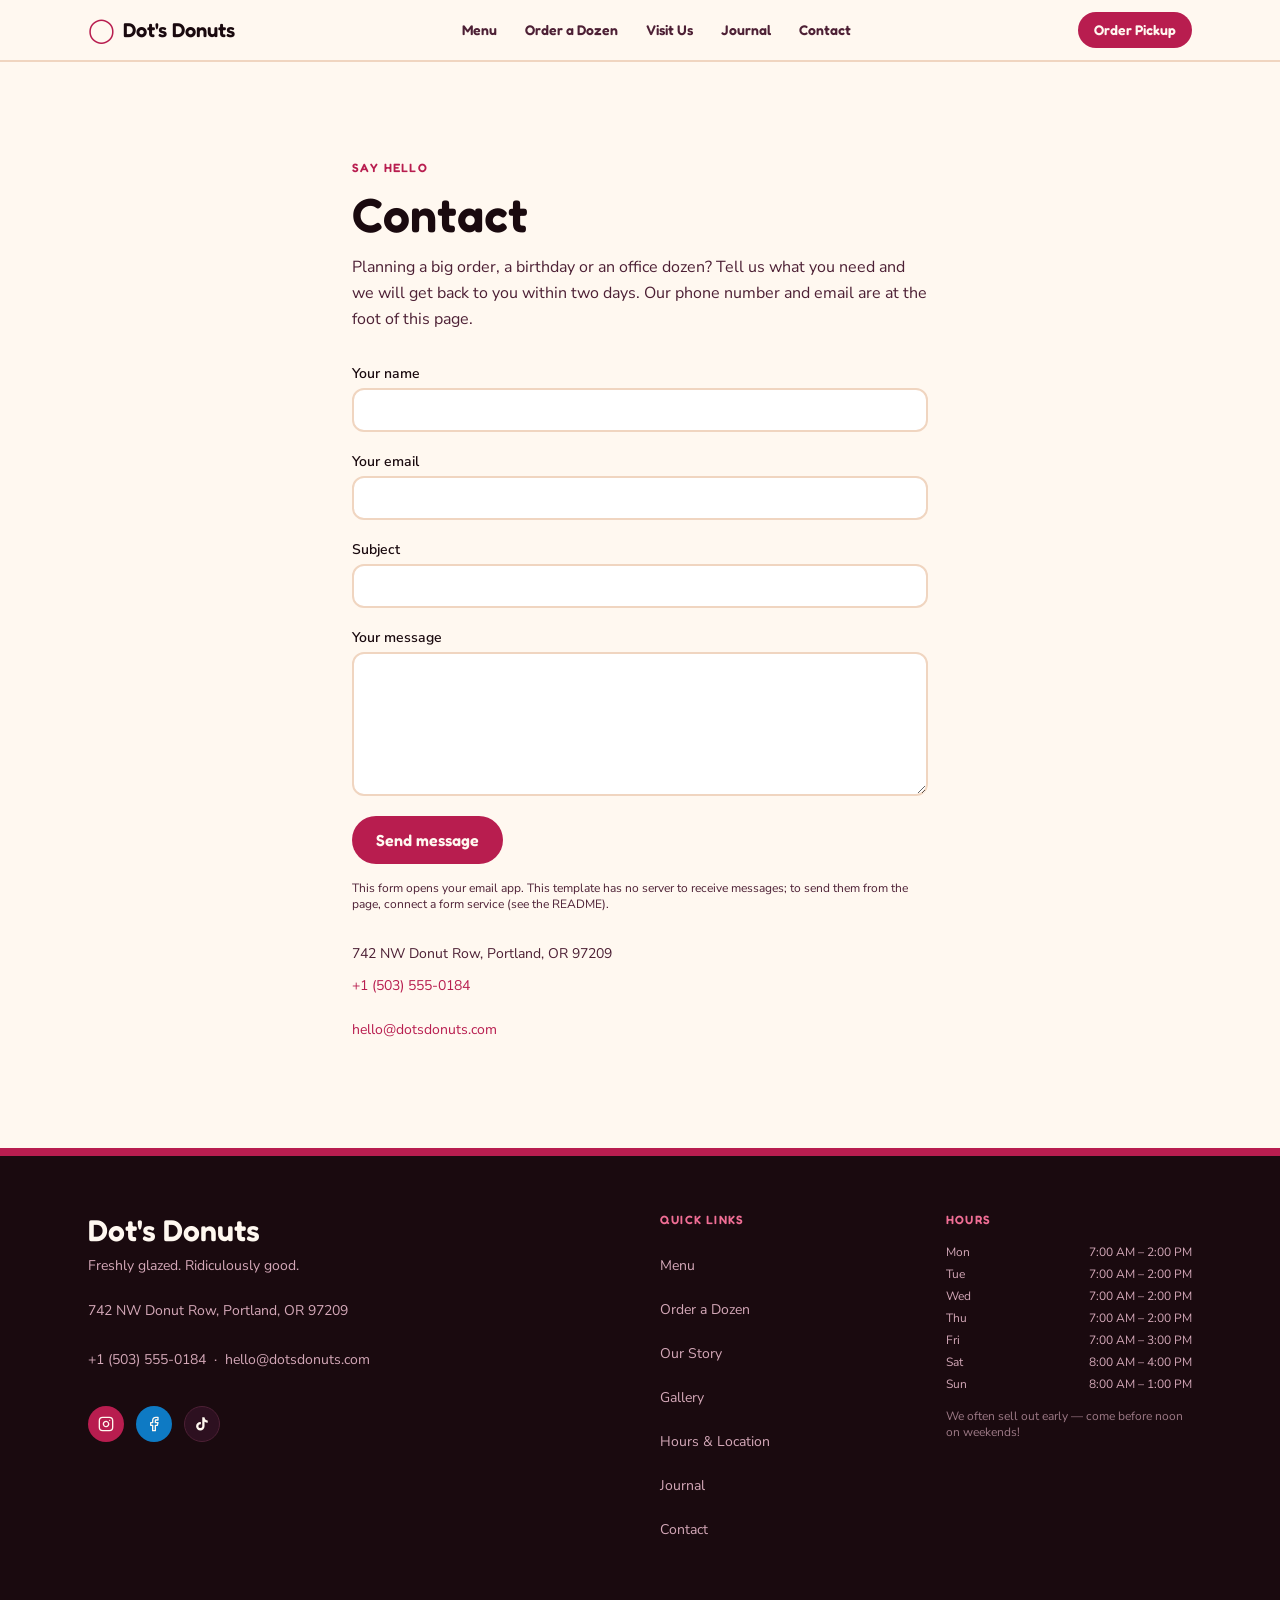
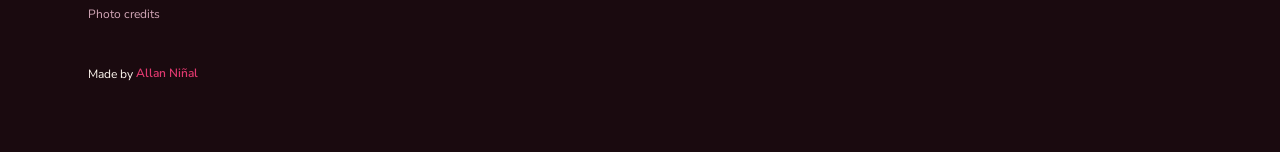
==== contact/index.html @ 84da4a9f "Sprinkle Box HTML edition 1.0.0 Co-Authored-By: Claude Sonnet 5.5 <noreply@anthropic.com> Claude-Ses" ====
<!DOCTYPE html><html lang="en" class="scroll-smooth"> <head><meta charset="utf-8"><meta name="viewport" content="width=device-width, initial-scale=1, viewport-fit=cover"><meta name="theme-color" content="#FFF8F0"><title>Contact — Dot&#39;s Donuts</title><meta name="description" content="Write to Dot's Donuts: orders, big boxes and opening hours."><link rel="canonical" href="https://example.com/contact/"><meta name="robots" content="index, follow"><meta name="author" content="Dot's Donuts"><!-- Open Graph --><meta property="og:title" content="Contact — Dot's Donuts"><meta property="og:description" content="Write to Dot's Donuts: orders, big boxes and opening hours."><meta property="og:url" content="https://example.com/contact/"><meta property="og:type" content="restaurant.cafe"><meta property="og:site_name" content="Dot's Donuts"><meta property="og:locale" content="en_US"><meta property="og:image" content="https://example.com/og-image.png"><meta property="og:image:type" content="image/png"><meta property="og:image:width" content="1200"><meta property="og:image:height" content="630"><meta property="og:image:alt" content="Dot's Donuts — Portland's Favourite Donut Shop"><!-- Twitter / X --><meta name="twitter:card" content="summary_large_image"><meta name="twitter:site" content="@example"><meta name="twitter:creator" content="@example"><meta name="twitter:title" content="Contact — Dot's Donuts"><meta name="twitter:description" content="Write to Dot's Donuts: orders, big boxes and opening hours."><meta name="twitter:image" content="https://example.com/og-image.png"><link rel="icon" href="../favicon.svg" type="image/svg+xml"><link rel="apple-touch-icon" href="../favicon.svg"><script type="application/ld+json">{"@context":"https://schema.org","@type":"BreadcrumbList","itemListElement":[{"@type":"ListItem","position":1,"name":"Home","item":"https://example.com/"},{"@type":"ListItem","position":2,"name":"Contact","item":"https://example.com/contact/"}]}</script><link rel="stylesheet" href="../assets/index.C0Z41zCP.css">
<style>.field[data-astro-cid-ahc3q4vw]{width:100%;min-height:44px;padding:.6rem .75rem;font:inherit;background:#fff;color:var(--color-text);border:2px solid var(--color-border);border-radius:.75rem}.field[data-astro-cid-ahc3q4vw]:focus-visible{outline:2px solid var(--color-accent);outline-offset:2px}
</style></head> <body class="min-h-screen flex flex-col antialiased"> <a href="#main-content" class="sr-only focus:not-sr-only focus:fixed focus:top-4 focus:left-4 focus:z-[100] btn-primary">
Skip to main content
</a> <header class="sticky top-0 z-50 w-full" style="background-color: var(--color-bg); border-bottom: 2px solid var(--color-border);" data-astro-cid-ctg3m53h> <div class="container-x" data-astro-cid-ctg3m53h> <div class="flex items-center justify-between py-3 gap-4" data-astro-cid-ctg3m53h> <!-- Logo / wordmark --> <a href="../index.html" class="flex items-center gap-2 flex-shrink-0" aria-label="Dot's Donuts — home" data-astro-cid-ctg3m53h> <span aria-hidden="true" class="text-2xl leading-none" style="font-family: 'Fredoka', sans-serif;" data-astro-cid-ctg3m53h> <span style="color: var(--color-accent);" data-astro-cid-ctg3m53h>&#9711;</span> </span> <span class="text-xl font-semibold leading-none" style="font-family: 'Fredoka', sans-serif; color: var(--color-text);" data-astro-cid-ctg3m53h> Dot&#39;s Donuts </span> </a> <!-- Desktop nav --> <nav aria-label="Main navigation" class="hidden lg:flex items-center gap-1" data-astro-cid-ctg3m53h> <a href="../menu/index.html" class="px-3 py-2 rounded-full text-sm font-semibold transition-colors hover:bg-[color:var(--color-accent-pale)] hover:text-[color:var(--color-accent-dark)]" style="color: var(--color-text-muted); font-family: 'Fredoka', sans-serif;" data-astro-cid-ctg3m53h> Menu </a><a href="../index.html#order" class="px-3 py-2 rounded-full text-sm font-semibold transition-colors hover:bg-[color:var(--color-accent-pale)] hover:text-[color:var(--color-accent-dark)]" style="color: var(--color-text-muted); font-family: 'Fredoka', sans-serif;" data-astro-cid-ctg3m53h> Order a Dozen </a><a href="../index.html#hours" class="px-3 py-2 rounded-full text-sm font-semibold transition-colors hover:bg-[color:var(--color-accent-pale)] hover:text-[color:var(--color-accent-dark)]" style="color: var(--color-text-muted); font-family: 'Fredoka', sans-serif;" data-astro-cid-ctg3m53h> Visit Us </a><a href="../journal/index.html" class="px-3 py-2 rounded-full text-sm font-semibold transition-colors hover:bg-[color:var(--color-accent-pale)] hover:text-[color:var(--color-accent-dark)]" style="color: var(--color-text-muted); font-family: 'Fredoka', sans-serif;" data-astro-cid-ctg3m53h> Journal </a><a href="./index.html" class="px-3 py-2 rounded-full text-sm font-semibold transition-colors hover:bg-[color:var(--color-accent-pale)] hover:text-[color:var(--color-accent-dark)]" style="color: var(--color-text-muted); font-family: 'Fredoka', sans-serif;" data-astro-cid-ctg3m53h> Contact </a> </nav> <!-- Order CTA (desktop) --> <a href="../index.html#order" class="btn-primary hidden lg:inline-flex text-sm py-2 px-4" data-astro-cid-ctg3m53h>
Order Pickup
</a> <!-- Phone: menu and order button (no JavaScript) --> <div class="lg:hidden flex items-center gap-2" data-astro-cid-ctg3m53h> <details class="mobile-menu" data-astro-cid-ctg3m53h> <summary aria-label="Menu" data-astro-cid-ctg3m53h>Menu</summary> <nav aria-label="Mobile navigation" data-astro-cid-ctg3m53h> <a href="../menu/index.html" data-astro-cid-ctg3m53h>Menu</a><a href="../index.html#order" data-astro-cid-ctg3m53h>Order a Dozen</a><a href="../index.html#hours" data-astro-cid-ctg3m53h>Visit Us</a><a href="../journal/index.html" data-astro-cid-ctg3m53h>Journal</a><a href="./index.html" data-astro-cid-ctg3m53h>Contact</a> </nav> </details> <a href="../index.html#order" class="btn-primary text-sm whitespace-nowrap" style="min-height: 44px; padding: 0.5rem 1rem;" data-astro-cid-ctg3m53h>Order Pickup</a> </div> </div> </div> </header>  <main id="main-content" class="flex-1">  <section class="container-x section-py" aria-labelledby="contact-heading" data-astro-cid-ahc3q4vw> <div class="max-w-xl mx-auto" data-astro-cid-ahc3q4vw> <p class="label-eyebrow mb-3" data-astro-cid-ahc3q4vw>Say hello</p> <h1 id="contact-heading" class="font-display text-4xl md:text-5xl font-semibold" style="color: var(--color-text);" data-astro-cid-ahc3q4vw>Contact</h1> <p class="mt-4 text-base leading-relaxed" style="color: var(--color-text-muted);" data-astro-cid-ahc3q4vw>Planning a big order, a birthday or an office dozen? Tell us what you need and we will get back to you within two days. Our phone number and email are at the foot of this page.</p> <!--
        No back end. This form opens the visitor's email app, addressed to the
        address below. To send messages from the page itself, point `action` at a
        form service (Formspree, Formspark, Web3Forms, Netlify Forms...), remove
        enctype, and set method="post" as that service describes.
      --> <form action="mailto:hello@dotsdonuts.com" method="post" enctype="text/plain" class="mt-8 grid gap-5" data-astro-cid-ahc3q4vw> <label class="grid gap-1 text-sm font-semibold" style="color: var(--color-text);" data-astro-cid-ahc3q4vw>Your name
<input type="text" name="name" required autocomplete="name" class="field" data-astro-cid-ahc3q4vw> </label> <label class="grid gap-1 text-sm font-semibold" style="color: var(--color-text);" data-astro-cid-ahc3q4vw>Your email
<input type="email" name="email" required autocomplete="email" class="field" data-astro-cid-ahc3q4vw> </label> <label class="grid gap-1 text-sm font-semibold" style="color: var(--color-text);" data-astro-cid-ahc3q4vw>Subject
<input type="text" name="subject" class="field" data-astro-cid-ahc3q4vw> </label> <label class="grid gap-1 text-sm font-semibold" style="color: var(--color-text);" data-astro-cid-ahc3q4vw>Your message
<textarea name="message" rows="6" required class="field" data-astro-cid-ahc3q4vw></textarea> </label> <div data-astro-cid-ahc3q4vw><button type="submit" class="btn-primary" data-astro-cid-ahc3q4vw>Send message</button></div> </form> <p class="mt-4 text-xs" style="color: var(--color-text-muted);" data-astro-cid-ahc3q4vw>
This form opens your email app. This template has no server to receive messages; to send them from the page, connect a form service (see the README).
</p> <address class="not-italic mt-8 text-sm" style="color: var(--color-text-muted);" data-astro-cid-ahc3q4vw> 742 NW Donut Row, Portland, OR 97209<br data-astro-cid-ahc3q4vw> <a href="tel:+15035550184" style="color: var(--color-accent); display: inline-block; padding: 0.75rem 0;" data-astro-cid-ahc3q4vw>+1 (503) 555-0184</a><br data-astro-cid-ahc3q4vw> <a href="mailto:hello@dotsdonuts.com" style="color: var(--color-accent); display: inline-block; padding: 0.75rem 0;" data-astro-cid-ahc3q4vw>hello@dotsdonuts.com</a> </address> </div> </section>  </main> <footer style="background-color: var(--color-dark-bg); color: var(--color-dark-text);" data-astro-cid-gcn2mc3v> <!-- Sprinkle divider --> <div aria-hidden="true" class="w-full overflow-hidden" style="background-color: var(--color-accent); height: 8px;" data-astro-cid-gcn2mc3v></div> <div class="container-x py-14" data-astro-cid-gcn2mc3v> <div class="grid grid-cols-1 gap-10 md:grid-cols-3 lg:grid-cols-4" data-astro-cid-gcn2mc3v> <!-- Brand --> <div class="lg:col-span-2" data-astro-cid-gcn2mc3v> <p class="text-3xl font-semibold mb-2" style="font-family: 'Fredoka', sans-serif; color: var(--color-dark-text);" data-astro-cid-gcn2mc3v> Dot&#39;s Donuts </p> <p class="text-sm mb-6" style="color: var(--color-dark-muted);" data-astro-cid-gcn2mc3v>Freshly glazed. Ridiculously good.</p> <p class="text-sm leading-relaxed mb-4" style="color: var(--color-dark-muted);" data-astro-cid-gcn2mc3v> 742 NW Donut Row, Portland, OR 97209 </p> <p class="text-sm" style="color: var(--color-dark-muted);" data-astro-cid-gcn2mc3v> <a href="tel:+1(503)555-0184" class="hover:text-white transition-colors" style="display: inline-flex; align-items: center; min-height: 44px;" data-astro-cid-gcn2mc3v> +1 (503) 555-0184 </a>
&nbsp;&middot;&nbsp;
<a href="mailto:hello@dotsdonuts.com" class="hover:text-white transition-colors" style="display: inline-flex; align-items: center; min-height: 44px;" data-astro-cid-gcn2mc3v> hello@dotsdonuts.com </a> </p> <!-- Social --> <div class="flex gap-3 mt-6" data-astro-cid-gcn2mc3v> <a href="https://instagram.com/dotsdonuts" target="_blank" rel="noopener noreferrer" aria-label="Dot's Donuts on Instagram" class="flex items-center justify-center w-9 h-9 rounded-full transition-colors hover:opacity-80" style="background-color: var(--color-accent); color: #FFF8F0;" data-astro-cid-gcn2mc3v> <svg xmlns="http://www.w3.org/2000/svg" width="16" height="16" viewBox="0 0 24 24" fill="none" stroke="currentColor" stroke-width="2" stroke-linecap="round" stroke-linejoin="round" aria-hidden="true" data-astro-cid-gcn2mc3v> <rect x="2" y="2" width="20" height="20" rx="5" ry="5" data-astro-cid-gcn2mc3v></rect><path d="M16 11.37A4 4 0 1 1 12.63 8 4 4 0 0 1 16 11.37z" data-astro-cid-gcn2mc3v></path><line x1="17.5" y1="6.5" x2="17.51" y2="6.5" data-astro-cid-gcn2mc3v></line> </svg> </a> <a href="https://facebook.com/dotsdonuts" target="_blank" rel="noopener noreferrer" aria-label="Dot's Donuts on Facebook" class="flex items-center justify-center w-9 h-9 rounded-full transition-colors hover:opacity-80" style="background-color: var(--color-sky); color: #FFF8F0;" data-astro-cid-gcn2mc3v> <svg xmlns="http://www.w3.org/2000/svg" width="16" height="16" viewBox="0 0 24 24" fill="none" stroke="currentColor" stroke-width="2" stroke-linecap="round" stroke-linejoin="round" aria-hidden="true" data-astro-cid-gcn2mc3v> <path d="M18 2h-3a5 5 0 0 0-5 5v3H7v4h3v8h4v-8h3l1-4h-4V7a1 1 0 0 1 1-1h3z" data-astro-cid-gcn2mc3v></path> </svg> </a> <a href="https://tiktok.com/@dotsdonuts" target="_blank" rel="noopener noreferrer" aria-label="Dot's Donuts on TikTok" class="flex items-center justify-center w-9 h-9 rounded-full transition-colors hover:opacity-80" style="background-color: var(--color-dark-surface); color: var(--color-dark-text); border: 1px solid var(--color-dark-border);" data-astro-cid-gcn2mc3v> <svg xmlns="http://www.w3.org/2000/svg" width="16" height="16" viewBox="0 0 24 24" fill="currentColor" aria-hidden="true" data-astro-cid-gcn2mc3v> <path d="M19.59 6.69a4.83 4.83 0 0 1-3.77-4.25V2h-3.45v13.67a2.89 2.89 0 0 1-2.88 2.5 2.89 2.89 0 0 1-2.89-2.89 2.89 2.89 0 0 1 2.89-2.89c.28 0 .54.04.79.1V9.01a6.37 6.37 0 0 0-.79-.05 6.34 6.34 0 0 0-6.34 6.34 6.34 6.34 0 0 0 6.34 6.34 6.34 6.34 0 0 0 6.33-6.34V8.69a8.18 8.18 0 0 0 4.79 1.54V6.77a4.84 4.84 0 0 1-1.02-.08z" data-astro-cid-gcn2mc3v></path> </svg> </a> </div> </div> <!-- Quick links --> <div data-astro-cid-gcn2mc3v> <p class="text-xs font-semibold uppercase tracking-widest mb-4" style="color: #F06E95; font-family: 'Fredoka', sans-serif;" data-astro-cid-gcn2mc3v>
Quick Links
</p> <nav aria-label="Footer navigation" data-astro-cid-gcn2mc3v> <ul data-astro-cid-gcn2mc3v> <li data-astro-cid-gcn2mc3v> <a href="../menu/index.html" class="text-sm transition-colors hover:text-white" style="color: var(--color-dark-muted); min-height: 44px; display: inline-flex; align-items: center;" data-astro-cid-gcn2mc3v> Menu </a> </li><li data-astro-cid-gcn2mc3v> <a href="../index.html#order" class="text-sm transition-colors hover:text-white" style="color: var(--color-dark-muted); min-height: 44px; display: inline-flex; align-items: center;" data-astro-cid-gcn2mc3v> Order a Dozen </a> </li><li data-astro-cid-gcn2mc3v> <a href="../index.html#story" class="text-sm transition-colors hover:text-white" style="color: var(--color-dark-muted); min-height: 44px; display: inline-flex; align-items: center;" data-astro-cid-gcn2mc3v> Our Story </a> </li><li data-astro-cid-gcn2mc3v> <a href="../index.html#gallery" class="text-sm transition-colors hover:text-white" style="color: var(--color-dark-muted); min-height: 44px; display: inline-flex; align-items: center;" data-astro-cid-gcn2mc3v> Gallery </a> </li><li data-astro-cid-gcn2mc3v> <a href="../index.html#hours" class="text-sm transition-colors hover:text-white" style="color: var(--color-dark-muted); min-height: 44px; display: inline-flex; align-items: center;" data-astro-cid-gcn2mc3v> Hours &amp; Location </a> </li><li data-astro-cid-gcn2mc3v> <a href="../journal/index.html" class="text-sm transition-colors hover:text-white" style="color: var(--color-dark-muted); min-height: 44px; display: inline-flex; align-items: center;" data-astro-cid-gcn2mc3v> Journal </a> </li><li data-astro-cid-gcn2mc3v> <a href="./index.html" class="text-sm transition-colors hover:text-white" style="color: var(--color-dark-muted); min-height: 44px; display: inline-flex; align-items: center;" data-astro-cid-gcn2mc3v> Contact </a> </li> </ul> </nav> </div> <!-- Hours (abbreviated) --> <div data-astro-cid-gcn2mc3v> <p class="text-xs font-semibold uppercase tracking-widest mb-4" style="color: #F06E95; font-family: 'Fredoka', sans-serif;" data-astro-cid-gcn2mc3v>
Hours
</p> <ul class="space-y-1.5 text-sm" style="color: var(--color-dark-muted);" data-astro-cid-gcn2mc3v> <li class="flex justify-between gap-4" data-astro-cid-gcn2mc3v> <span class="text-xs" data-astro-cid-gcn2mc3v>Mon</span> <span class="text-xs" data-astro-cid-gcn2mc3v>7:00 AM – 2:00 PM</span> </li><li class="flex justify-between gap-4" data-astro-cid-gcn2mc3v> <span class="text-xs" data-astro-cid-gcn2mc3v>Tue</span> <span class="text-xs" data-astro-cid-gcn2mc3v>7:00 AM – 2:00 PM</span> </li><li class="flex justify-between gap-4" data-astro-cid-gcn2mc3v> <span class="text-xs" data-astro-cid-gcn2mc3v>Wed</span> <span class="text-xs" data-astro-cid-gcn2mc3v>7:00 AM – 2:00 PM</span> </li><li class="flex justify-between gap-4" data-astro-cid-gcn2mc3v> <span class="text-xs" data-astro-cid-gcn2mc3v>Thu</span> <span class="text-xs" data-astro-cid-gcn2mc3v>7:00 AM – 2:00 PM</span> </li><li class="flex justify-between gap-4" data-astro-cid-gcn2mc3v> <span class="text-xs" data-astro-cid-gcn2mc3v>Fri</span> <span class="text-xs" data-astro-cid-gcn2mc3v>7:00 AM – 3:00 PM</span> </li><li class="flex justify-between gap-4" data-astro-cid-gcn2mc3v> <span class="text-xs" data-astro-cid-gcn2mc3v>Sat</span> <span class="text-xs" data-astro-cid-gcn2mc3v>8:00 AM – 4:00 PM</span> </li><li class="flex justify-between gap-4" data-astro-cid-gcn2mc3v> <span class="text-xs" data-astro-cid-gcn2mc3v>Sun</span> <span class="text-xs" data-astro-cid-gcn2mc3v>8:00 AM – 1:00 PM</span> </li> </ul> <p class="mt-4 text-xs" style="color: var(--color-dark-muted); opacity: 0.7;" data-astro-cid-gcn2mc3v>
We often sell out early — come before noon on weekends!
</p> </div> </div> <!-- Photo credits. Required while you use the demo photos (Unsplash asks for
         the photographer and a link). Delete this whole <details> block once you
         have replaced the photos with your own. --> <details class="mt-10 text-xs" style="color: var(--color-dark-muted);" data-photo-credits data-astro-cid-gcn2mc3v> <summary style="cursor: pointer; min-height: 44px; display: flex; align-items: center;" data-astro-cid-gcn2mc3v>Photo credits</summary> <p class="mt-2" data-astro-cid-gcn2mc3v>
Demo photographs from <a href="https://unsplash.com/?utm_source=allanninal_dev&utm_medium=referral" style="color: var(--color-dark-text); text-decoration: underline;" data-astro-cid-gcn2mc3v>Unsplash</a>. Replace them, and these credits, with your own before launch.
</p> <ul class="mt-2 space-y-1" data-astro-cid-gcn2mc3v> <li data-astro-cid-gcn2mc3v>Donut shop hero: Photo by <a href="https://unsplash.com/@sharonmccutcheon?utm_source=allanninal_dev&utm_medium=referral" style="color: var(--color-dark-text); text-decoration: underline;" data-astro-cid-gcn2mc3v>Alexander Grey</a> on <a href="https://unsplash.com/photos/s4RaGIo2eYI?utm_source=allanninal_dev&utm_medium=referral" style="color: var(--color-dark-text); text-decoration: underline;" data-astro-cid-gcn2mc3v>Unsplash</a></li><li data-astro-cid-gcn2mc3v>Strawberry Sprinkle batch: Photo by <a href="https://unsplash.com/@joshua_hoehne?utm_source=allanninal_dev&utm_medium=referral" style="color: var(--color-dark-text); text-decoration: underline;" data-astro-cid-gcn2mc3v>Joshua Hoehne</a> on <a href="https://unsplash.com/photos/mX1gzyP8N1k?utm_source=allanninal_dev&utm_medium=referral" style="color: var(--color-dark-text); text-decoration: underline;" data-astro-cid-gcn2mc3v>Unsplash</a></li><li data-astro-cid-gcn2mc3v>Maple Bacon Twist: Photo by <a href="https://unsplash.com/@jenandjoon?utm_source=allanninal_dev&utm_medium=referral" style="color: var(--color-dark-text); text-decoration: underline;" data-astro-cid-gcn2mc3v>Jennifer Burk</a> on <a href="https://unsplash.com/photos/qZDHDkn2koE?utm_source=allanninal_dev&utm_medium=referral" style="color: var(--color-dark-text); text-decoration: underline;" data-astro-cid-gcn2mc3v>Unsplash</a></li><li data-astro-cid-gcn2mc3v>Mixed Dozen: Photo by <a href="https://unsplash.com/@courtneymcook?utm_source=allanninal_dev&utm_medium=referral" style="color: var(--color-dark-text); text-decoration: underline;" data-astro-cid-gcn2mc3v>Courtney Cook</a> on <a href="https://unsplash.com/photos/CIKN2MfSp1Q?utm_source=allanninal_dev&utm_medium=referral" style="color: var(--color-dark-text); text-decoration: underline;" data-astro-cid-gcn2mc3v>Unsplash</a></li><li data-astro-cid-gcn2mc3v>Filling station: Photo by <a href="https://unsplash.com/@tommaomaoer?utm_source=allanninal_dev&utm_medium=referral" style="color: var(--color-dark-text); text-decoration: underline;" data-astro-cid-gcn2mc3v>tommao wang</a> on <a href="https://unsplash.com/photos/a6XeK8KVXto?utm_source=allanninal_dev&utm_medium=referral" style="color: var(--color-dark-text); text-decoration: underline;" data-astro-cid-gcn2mc3v>Unsplash</a></li><li data-astro-cid-gcn2mc3v>Matcha Coconut: Photo by <a href="https://unsplash.com/@yukprince?utm_source=allanninal_dev&utm_medium=referral" style="color: var(--color-dark-text); text-decoration: underline;" data-astro-cid-gcn2mc3v>yuk</a> on <a href="https://unsplash.com/photos/YkISwXx57X0?utm_source=allanninal_dev&utm_medium=referral" style="color: var(--color-dark-text); text-decoration: underline;" data-astro-cid-gcn2mc3v>Unsplash</a></li><li data-astro-cid-gcn2mc3v>742 NW Donut Row: Photo by <a href="https://unsplash.com/@htlin?utm_source=allanninal_dev&utm_medium=referral" style="color: var(--color-dark-text); text-decoration: underline;" data-astro-cid-gcn2mc3v>Harrison Lin</a> on <a href="https://unsplash.com/photos/YsSO56ZMkPk?utm_source=allanninal_dev&utm_medium=referral" style="color: var(--color-dark-text); text-decoration: underline;" data-astro-cid-gcn2mc3v>Unsplash</a></li> </ul> </details>  <p class="maker-credit" data-maker-credit="1" data-astro-cid-gcn2mc3v>Made by <a style="display: inline-flex; align-items: center; min-height: 44px;" href="https://www.linkedin.com/in/allanninal/" data-maker-credit="1" target="_blank" rel="noopener noreferrer" data-astro-cid-gcn2mc3v>Allan Ni&ntilde;al</a></p> </div> </footer>   </body></html>
---- assets/index.C0Z41zCP.css ----
@font-face{font-family:Fredoka;font-style:normal;font-display:swap;font-weight:400;src:url(./fredoka-hebrew-400-normal.CT3eDt6U.woff2) format("woff2"),url(./fredoka-hebrew-400-normal.S03uWvSu.woff) format("woff");unicode-range:U+0307-0308,U+0590-05FF,U+200C-2010,U+20AA,U+25CC,U+FB1D-FB4F}@font-face{font-family:Fredoka;font-style:normal;font-display:swap;font-weight:400;src:url([data-uri]) format("woff2"),url([data-uri]) format("woff");unicode-range:U+0100-02BA,U+02BD-02C5,U+02C7-02CC,U+02CE-02D7,U+02DD-02FF,U+0304,U+0308,U+0329,U+1D00-1DBF,U+1E00-1E9F,U+1EF2-1EFF,U+2020,U+20A0-20AB,U+20AD-20C0,U+2113,U+2C60-2C7F,U+A720-A7FF}@font-face{font-family:Fredoka;font-style:normal;font-display:swap;font-weight:400;src:url(./fredoka-latin-400-normal.17JuUzdy.woff2) format("woff2"),url(./fredoka-latin-400-normal.DbXSrOeS.woff) format("woff");unicode-range:U+0000-00FF,U+0131,U+0152-0153,U+02BB-02BC,U+02C6,U+02DA,U+02DC,U+0304,U+0308,U+0329,U+2000-206F,U+20AC,U+2122,U+2191,U+2193,U+2212,U+2215,U+FEFF,U+FFFD}@font-face{font-family:Fredoka;font-style:normal;font-display:swap;font-weight:500;src:url(./fredoka-hebrew-500-normal.DdMTjgiE.woff2) format("woff2"),url(./fredoka-hebrew-500-normal.BtShCMVp.woff) format("woff");unicode-range:U+0307-0308,U+0590-05FF,U+200C-2010,U+20AA,U+25CC,U+FB1D-FB4F}@font-face{font-family:Fredoka;font-style:normal;font-display:swap;font-weight:500;src:url([data-uri]) format("woff2"),url([data-uri]) format("woff");unicode-range:U+0100-02BA,U+02BD-02C5,U+02C7-02CC,U+02CE-02D7,U+02DD-02FF,U+0304,U+0308,U+0329,U+1D00-1DBF,U+1E00-1E9F,U+1EF2-1EFF,U+2020,U+20A0-20AB,U+20AD-20C0,U+2113,U+2C60-2C7F,U+A720-A7FF}@font-face{font-family:Fredoka;font-style:normal;font-display:swap;font-weight:500;src:url(./fredoka-latin-500-normal.B0JifZgm.woff2) format("woff2"),url(./fredoka-latin-500-normal.BL692wg7.woff) format("woff");unicode-range:U+0000-00FF,U+0131,U+0152-0153,U+02BB-02BC,U+02C6,U+02DA,U+02DC,U+0304,U+0308,U+0329,U+2000-206F,U+20AC,U+2122,U+2191,U+2193,U+2212,U+2215,U+FEFF,U+FFFD}@font-face{font-family:Fredoka;font-style:normal;font-display:swap;font-weight:600;src:url(./fredoka-hebrew-600-normal.CTBxhdlE.woff2) format("woff2"),url(./fredoka-hebrew-600-normal.BiVDObXj.woff) format("woff");unicode-range:U+0307-0308,U+0590-05FF,U+200C-2010,U+20AA,U+25CC,U+FB1D-FB4F}@font-face{font-family:Fredoka;font-style:normal;font-display:swap;font-weight:600;src:url([data-uri]) format("woff2"),url([data-uri]) format("woff");unicode-range:U+0100-02BA,U+02BD-02C5,U+02C7-02CC,U+02CE-02D7,U+02DD-02FF,U+0304,U+0308,U+0329,U+1D00-1DBF,U+1E00-1E9F,U+1EF2-1EFF,U+2020,U+20A0-20AB,U+20AD-20C0,U+2113,U+2C60-2C7F,U+A720-A7FF}@font-face{font-family:Fredoka;font-style:normal;font-display:swap;font-weight:600;src:url(./fredoka-latin-600-normal.C4zohCW5.woff2) format("woff2"),url(./fredoka-latin-600-normal.CcrEjrB4.woff) format("woff");unicode-range:U+0000-00FF,U+0131,U+0152-0153,U+02BB-02BC,U+02C6,U+02DA,U+02DC,U+0304,U+0308,U+0329,U+2000-206F,U+20AC,U+2122,U+2191,U+2193,U+2212,U+2215,U+FEFF,U+FFFD}@font-face{font-family:Nunito Sans;font-style:normal;font-display:swap;font-weight:400;src:url(./nunito-sans-cyrillic-ext-400-normal.El6lRT8b.woff2) format("woff2"),url(./nunito-sans-cyrillic-ext-400-normal.fk07B0hk.woff) format("woff");unicode-range:U+0460-052F,U+1C80-1C8A,U+20B4,U+2DE0-2DFF,U+A640-A69F,U+FE2E-FE2F}@font-face{font-family:Nunito Sans;font-style:normal;font-display:swap;font-weight:400;src:url(./nunito-sans-cyrillic-400-normal.DUb-KqT8.woff2) format("woff2"),url(./nunito-sans-cyrillic-400-normal.DDHmqnIJ.woff) format("woff");unicode-range:U+0301,U+0400-045F,U+0490-0491,U+04B0-04B1,U+2116}@font-face{font-family:Nunito Sans;font-style:normal;font-display:swap;font-weight:400;src:url(./nunito-sans-vietnamese-400-normal.V2dSmW1H.woff2) format("woff2"),url(./nunito-sans-vietnamese-400-normal.D5dwM7ZL.woff) format("woff");unicode-range:U+0102-0103,U+0110-0111,U+0128-0129,U+0168-0169,U+01A0-01A1,U+01AF-01B0,U+0300-0301,U+0303-0304,U+0308-0309,U+0323,U+0329,U+1EA0-1EF9,U+20AB}@font-face{font-family:Nunito Sans;font-style:normal;font-display:swap;font-weight:400;src:url(./nunito-sans-latin-ext-400-normal.BoHsJHPR.woff2) format("woff2"),url(./nunito-sans-latin-ext-400-normal.CHwj-NZB.woff) format("woff");unicode-range:U+0100-02BA,U+02BD-02C5,U+02C7-02CC,U+02CE-02D7,U+02DD-02FF,U+0304,U+0308,U+0329,U+1D00-1DBF,U+1E00-1E9F,U+1EF2-1EFF,U+2020,U+20A0-20AB,U+20AD-20C0,U+2113,U+2C60-2C7F,U+A720-A7FF}@font-face{font-family:Nunito Sans;font-style:normal;font-display:swap;font-weight:400;src:url(./nunito-sans-latin-400-normal.AkRraKH2.woff2) format("woff2"),url(./nunito-sans-latin-400-normal.DY9yCUyQ.woff) format("woff");unicode-range:U+0000-00FF,U+0131,U+0152-0153,U+02BB-02BC,U+02C6,U+02DA,U+02DC,U+0304,U+0308,U+0329,U+2000-206F,U+20AC,U+2122,U+2191,U+2193,U+2212,U+2215,U+FEFF,U+FFFD}@font-face{font-family:Nunito Sans;font-style:normal;font-display:swap;font-weight:600;src:url(./nunito-sans-cyrillic-ext-600-normal.CVjnjZn6.woff2) format("woff2"),url(./nunito-sans-cyrillic-ext-600-normal.DZXkk6dX.woff) format("woff");unicode-range:U+0460-052F,U+1C80-1C8A,U+20B4,U+2DE0-2DFF,U+A640-A69F,U+FE2E-FE2F}@font-face{font-family:Nunito Sans;font-style:normal;font-display:swap;font-weight:600;src:url(./nunito-sans-cyrillic-600-normal.D4TuIAT6.woff2) format("woff2"),url(./nunito-sans-cyrillic-600-normal.CKMyzy87.woff) format("woff");unicode-range:U+0301,U+0400-045F,U+0490-0491,U+04B0-04B1,U+2116}@font-face{font-family:Nunito Sans;font-style:normal;font-display:swap;font-weight:600;src:url(./nunito-sans-vietnamese-600-normal.DD7cNabE.woff2) format("woff2"),url(./nunito-sans-vietnamese-600-normal.BW3IEr32.woff) format("woff");unicode-range:U+0102-0103,U+0110-0111,U+0128-0129,U+0168-0169,U+01A0-01A1,U+01AF-01B0,U+0300-0301,U+0303-0304,U+0308-0309,U+0323,U+0329,U+1EA0-1EF9,U+20AB}@font-face{font-family:Nunito Sans;font-style:normal;font-display:swap;font-weight:600;src:url(./nunito-sans-latin-ext-600-normal.nHO2odcJ.woff2) format("woff2"),url(./nunito-sans-latin-ext-600-normal.DEh-VjuY.woff) format("woff");unicode-range:U+0100-02BA,U+02BD-02C5,U+02C7-02CC,U+02CE-02D7,U+02DD-02FF,U+0304,U+0308,U+0329,U+1D00-1DBF,U+1E00-1E9F,U+1EF2-1EFF,U+2020,U+20A0-20AB,U+20AD-20C0,U+2113,U+2C60-2C7F,U+A720-A7FF}@font-face{font-family:Nunito Sans;font-style:normal;font-display:swap;font-weight:600;src:url(./nunito-sans-latin-600-normal.BtVRvDNj.woff2) format("woff2"),url(./nunito-sans-latin-600-normal.DLks-Kj1.woff) format("woff");unicode-range:U+0000-00FF,U+0131,U+0152-0153,U+02BB-02BC,U+02C6,U+02DA,U+02DC,U+0304,U+0308,U+0329,U+2000-206F,U+20AC,U+2122,U+2191,U+2193,U+2212,U+2215,U+FEFF,U+FFFD}@font-face{font-family:Nunito Sans;font-style:normal;font-display:swap;font-weight:700;src:url(./nunito-sans-cyrillic-ext-700-normal.GO46tfsI.woff2) format("woff2"),url(./nunito-sans-cyrillic-ext-700-normal.Cqve7k0J.woff) format("woff");unicode-range:U+0460-052F,U+1C80-1C8A,U+20B4,U+2DE0-2DFF,U+A640-A69F,U+FE2E-FE2F}@font-face{font-family:Nunito Sans;font-style:normal;font-display:swap;font-weight:700;src:url(./nunito-sans-cyrillic-700-normal.BJ2iHHyS.woff2) format("woff2"),url(./nunito-sans-cyrillic-700-normal.DG2UZxR9.woff) format("woff");unicode-range:U+0301,U+0400-045F,U+0490-0491,U+04B0-04B1,U+2116}@font-face{font-family:Nunito Sans;font-style:normal;font-display:swap;font-weight:700;src:url(./nunito-sans-vietnamese-700-normal.CZwaiz_e.woff2) format("woff2"),url(./nunito-sans-vietnamese-700-normal.BwTSkH1V.woff) format("woff");unicode-range:U+0102-0103,U+0110-0111,U+0128-0129,U+0168-0169,U+01A0-01A1,U+01AF-01B0,U+0300-0301,U+0303-0304,U+0308-0309,U+0323,U+0329,U+1EA0-1EF9,U+20AB}@font-face{font-family:Nunito Sans;font-style:normal;font-display:swap;font-weight:700;src:url(./nunito-sans-latin-ext-700-normal.DBq_Pukt.woff2) format("woff2"),url(./nunito-sans-latin-ext-700-normal.jHN8vCOt.woff) format("woff");unicode-range:U+0100-02BA,U+02BD-02C5,U+02C7-02CC,U+02CE-02D7,U+02DD-02FF,U+0304,U+0308,U+0329,U+1D00-1DBF,U+1E00-1E9F,U+1EF2-1EFF,U+2020,U+20A0-20AB,U+20AD-20C0,U+2113,U+2C60-2C7F,U+A720-A7FF}@font-face{font-family:Nunito Sans;font-style:normal;font-display:swap;font-weight:700;src:url(./nunito-sans-latin-700-normal.CICRJDmU.woff2) format("woff2"),url(./nunito-sans-latin-700-normal.CLVG92B9.woff) format("woff");unicode-range:U+0000-00FF,U+0131,U+0152-0153,U+02BB-02BC,U+02C6,U+02DA,U+02DC,U+0304,U+0308,U+0329,U+2000-206F,U+20AC,U+2122,U+2191,U+2193,U+2212,U+2215,U+FEFF,U+FFFD}@font-face{font-family:Fredoka;font-style:normal;font-weight:400;font-display:optional;src:url(./fredoka-latin-400-normal.17JuUzdy.woff2) format("woff2");unicode-range:U+0000-00FF,U+0131,U+0152-0153,U+02BB-02BC,U+02C6,U+02DA,U+02DC,U+0304,U+0308,U+0329,U+2000-206F,U+2074,U+20AC,U+2122,U+2191,U+2193,U+2212,U+2215,U+FEFF,U+FFFD}@font-face{font-family:Fredoka;font-style:normal;font-weight:500;font-display:optional;src:url(./fredoka-latin-500-normal.B0JifZgm.woff2) format("woff2");unicode-range:U+0000-00FF,U+0131,U+0152-0153,U+02BB-02BC,U+02C6,U+02DA,U+02DC,U+0304,U+0308,U+0329,U+2000-206F,U+2074,U+20AC,U+2122,U+2191,U+2193,U+2212,U+2215,U+FEFF,U+FFFD}@font-face{font-family:Fredoka;font-style:normal;font-weight:600;font-display:optional;src:url(./fredoka-latin-600-normal.C4zohCW5.woff2) format("woff2");unicode-range:U+0000-00FF,U+0131,U+0152-0153,U+02BB-02BC,U+02C6,U+02DA,U+02DC,U+0304,U+0308,U+0329,U+2000-206F,U+2074,U+20AC,U+2122,U+2191,U+2193,U+2212,U+2215,U+FEFF,U+FFFD}@font-face{font-family:Nunito Sans;font-style:normal;font-weight:400;font-display:optional;src:url(./nunito-sans-latin-400-normal.AkRraKH2.woff2) format("woff2");unicode-range:U+0000-00FF,U+0131,U+0152-0153,U+02BB-02BC,U+02C6,U+02DA,U+02DC,U+0304,U+0308,U+0329,U+2000-206F,U+2074,U+20AC,U+2122,U+2191,U+2193,U+2212,U+2215,U+FEFF,U+FFFD}@font-face{font-family:Nunito Sans;font-style:normal;font-weight:600;font-display:optional;src:url(./nunito-sans-latin-600-normal.BtVRvDNj.woff2) format("woff2");unicode-range:U+0000-00FF,U+0131,U+0152-0153,U+02BB-02BC,U+02C6,U+02DA,U+02DC,U+0304,U+0308,U+0329,U+2000-206F,U+2074,U+20AC,U+2122,U+2191,U+2193,U+2212,U+2215,U+FEFF,U+FFFD}@font-face{font-family:Nunito Sans;font-style:normal;font-weight:700;font-display:optional;src:url(./nunito-sans-latin-700-normal.CICRJDmU.woff2) format("woff2");unicode-range:U+0000-00FF,U+0131,U+0152-0153,U+02BB-02BC,U+02C6,U+02DA,U+02DC,U+0304,U+0308,U+0329,U+2000-206F,U+2074,U+20AC,U+2122,U+2191,U+2193,U+2212,U+2215,U+FEFF,U+FFFD}*,:before,:after{--tw-border-spacing-x: 0;--tw-border-spacing-y: 0;--tw-translate-x: 0;--tw-translate-y: 0;--tw-rotate: 0;--tw-skew-x: 0;--tw-skew-y: 0;--tw-scale-x: 1;--tw-scale-y: 1;--tw-pan-x: ;--tw-pan-y: ;--tw-pinch-zoom: ;--tw-scroll-snap-strictness: proximity;--tw-gradient-from-position: ;--tw-gradient-via-position: ;--tw-gradient-to-position: ;--tw-ordinal: ;--tw-slashed-zero: ;--tw-numeric-figure: ;--tw-numeric-spacing: ;--tw-numeric-fraction: ;--tw-ring-inset: ;--tw-ring-offset-width: 0px;--tw-ring-offset-color: #fff;--tw-ring-color: rgb(59 130 246 / .5);--tw-ring-offset-shadow: 0 0 #0000;--tw-ring-shadow: 0 0 #0000;--tw-shadow: 0 0 #0000;--tw-shadow-colored: 0 0 #0000;--tw-blur: ;--tw-brightness: ;--tw-contrast: ;--tw-grayscale: ;--tw-hue-rotate: ;--tw-invert: ;--tw-saturate: ;--tw-sepia: ;--tw-drop-shadow: ;--tw-backdrop-blur: ;--tw-backdrop-brightness: ;--tw-backdrop-contrast: ;--tw-backdrop-grayscale: ;--tw-backdrop-hue-rotate: ;--tw-backdrop-invert: ;--tw-backdrop-opacity: ;--tw-backdrop-saturate: ;--tw-backdrop-sepia: ;--tw-contain-size: ;--tw-contain-layout: ;--tw-contain-paint: ;--tw-contain-style: }::backdrop{--tw-border-spacing-x: 0;--tw-border-spacing-y: 0;--tw-translate-x: 0;--tw-translate-y: 0;--tw-rotate: 0;--tw-skew-x: 0;--tw-skew-y: 0;--tw-scale-x: 1;--tw-scale-y: 1;--tw-pan-x: ;--tw-pan-y: ;--tw-pinch-zoom: ;--tw-scroll-snap-strictness: proximity;--tw-gradient-from-position: ;--tw-gradient-via-position: ;--tw-gradient-to-position: ;--tw-ordinal: ;--tw-slashed-zero: ;--tw-numeric-figure: ;--tw-numeric-spacing: ;--tw-numeric-fraction: ;--tw-ring-inset: ;--tw-ring-offset-width: 0px;--tw-ring-offset-color: #fff;--tw-ring-color: rgb(59 130 246 / .5);--tw-ring-offset-shadow: 0 0 #0000;--tw-ring-shadow: 0 0 #0000;--tw-shadow: 0 0 #0000;--tw-shadow-colored: 0 0 #0000;--tw-blur: ;--tw-brightness: ;--tw-contrast: ;--tw-grayscale: ;--tw-hue-rotate: ;--tw-invert: ;--tw-saturate: ;--tw-sepia: ;--tw-drop-shadow: ;--tw-backdrop-blur: ;--tw-backdrop-brightness: ;--tw-backdrop-contrast: ;--tw-backdrop-grayscale: ;--tw-backdrop-hue-rotate: ;--tw-backdrop-invert: ;--tw-backdrop-opacity: ;--tw-backdrop-saturate: ;--tw-backdrop-sepia: ;--tw-contain-size: ;--tw-contain-layout: ;--tw-contain-paint: ;--tw-contain-style: }*,:before,:after{box-sizing:border-box;border-width:0;border-style:solid;border-color:#e5e7eb}:before,:after{--tw-content: ""}html,:host{line-height:1.5;-webkit-text-size-adjust:100%;-moz-tab-size:4;-o-tab-size:4;tab-size:4;font-family:ui-sans-serif,system-ui,sans-serif,"Apple Color Emoji","Segoe UI Emoji",Segoe UI Symbol,"Noto Color Emoji";font-feature-settings:normal;font-variation-settings:normal;-webkit-tap-highlight-color:transparent}body{margin:0;line-height:inherit}hr{height:0;color:inherit;border-top-width:1px}abbr:where([title]){-webkit-text-decoration:underline dotted;text-decoration:underline dotted}h1,h2,h3,h4,h5,h6{font-size:inherit;font-weight:inherit}a{color:inherit;text-decoration:inherit}b,strong{font-weight:bolder}code,kbd,samp,pre{font-family:ui-monospace,SFMono-Regular,Menlo,Monaco,Consolas,Liberation Mono,Courier New,monospace;font-feature-settings:normal;font-variation-settings:normal;font-size:1em}small{font-size:80%}sub,sup{font-size:75%;line-height:0;position:relative;vertical-align:baseline}sub{bottom:-.25em}sup{top:-.5em}table{text-indent:0;border-color:inherit;border-collapse:collapse}button,input,optgroup,select,textarea{font-family:inherit;font-feature-settings:inherit;font-variation-settings:inherit;font-size:100%;font-weight:inherit;line-height:inherit;letter-spacing:inherit;color:inherit;margin:0;padding:0}button,select{text-transform:none}button,input:where([type=button]),input:where([type=reset]),input:where([type=submit]){-webkit-appearance:button;background-color:transparent;background-image:none}:-moz-focusring{outline:auto}:-moz-ui-invalid{box-shadow:none}progress{vertical-align:baseline}::-webkit-inner-spin-button,::-webkit-outer-spin-button{height:auto}[type=search]{-webkit-appearance:textfield;outline-offset:-2px}::-webkit-search-decoration{-webkit-appearance:none}::-webkit-file-upload-button{-webkit-appearance:button;font:inherit}summary{display:list-item}blockquote,dl,dd,h1,h2,h3,h4,h5,h6,hr,figure,p,pre{margin:0}fieldset{margin:0;padding:0}legend{padding:0}ol,ul,menu{list-style:none;margin:0;padding:0}dialog{padding:0}textarea{resize:vertical}input::-moz-placeholder,textarea::-moz-placeholder{opacity:1;color:#9ca3af}input::placeholder,textarea::placeholder{opacity:1;color:#9ca3af}button,[role=button]{cursor:pointer}:disabled{cursor:default}img,svg,video,canvas,audio,iframe,embed,object{display:block;vertical-align:middle}img,video{max-width:100%;height:auto}[hidden]:where(:not([hidden=until-found])){display:none}*,*:before,*:after{box-sizing:border-box}html{font-family:Nunito Sans,system-ui,sans-serif;background-color:var(--color-bg);color:var(--color-text);-webkit-font-smoothing:antialiased;-moz-osx-font-smoothing:grayscale;scroll-behavior:smooth}body{min-height:100svh}h1,h2,h3,h4,h5,h6{font-family:Fredoka,system-ui,sans-serif;font-weight:600;line-height:1.15;color:var(--color-text)}p{line-height:1.7}a{color:inherit;text-underline-offset:2px}img{max-width:100%;height:auto;display:block}.container-x{width:100%;max-width:1200px;margin-inline:auto;padding-inline:1.25rem}@media (min-width: 768px){.container-x{padding-inline:2rem}}@media (min-width: 1024px){.container-x{padding-inline:3rem}}.section-py{padding-block:4rem}@media (min-width: 768px){.section-py{padding-block:6rem}}.btn-primary{display:inline-flex;align-items:center;gap:.5rem;padding:.75rem 1.5rem;background-color:var(--color-accent);color:#fff8f0;font-family:Fredoka,system-ui,sans-serif;font-weight:600;font-size:1rem;border-radius:9999px;text-decoration:none;transition:background-color .2s ease,transform .15s ease;white-space:nowrap}.btn-primary:hover,.btn-primary:focus-visible{background-color:var(--color-accent-hover);transform:translateY(-1px)}.btn-primary:active{transform:translateY(0)}.btn-ghost{display:inline-flex;align-items:center;gap:.5rem;padding:.75rem 1.5rem;background-color:transparent;color:var(--color-accent);font-family:Fredoka,system-ui,sans-serif;font-weight:600;font-size:1rem;border-radius:9999px;border:2px solid var(--color-accent);text-decoration:none;transition:background-color .2s ease,color .2s ease;white-space:nowrap}.btn-ghost:hover,.btn-ghost:focus-visible{background-color:var(--color-accent-pale);color:var(--color-accent-dark);border-color:var(--color-accent-dark)}.tag{display:inline-flex;align-items:center;padding:.2rem .6rem;border-radius:9999px;font-size:.7rem;font-weight:700;font-family:Nunito Sans,system-ui,sans-serif;text-transform:uppercase;letter-spacing:.04em;white-space:nowrap}.tag-pink{background-color:var(--color-accent-pale);color:var(--color-accent-dark)}.tag-sky{background-color:var(--color-sky-pale);color:var(--color-sky-dark)}.tag-yellow{background-color:#fef9e0;color:#7a5f00}.tag-mint{background-color:#e0f7f3;color:#16665a}.tag-sold-out{background-color:#f5f5f5;color:#555;text-decoration:line-through}.label-eyebrow{font-family:Fredoka,system-ui,sans-serif;font-size:.75rem;font-weight:600;text-transform:uppercase;letter-spacing:.1em;color:var(--color-accent)}.sprinkle{display:inline-block;width:6px;height:14px;border-radius:9999px;transform:rotate(-35deg)}.card{background-color:var(--color-surface);border:1px solid var(--color-border);border-radius:1.25rem;overflow:hidden}.section-dark .label-eyebrow{color:var(--color-accent-light)}.sr-only{position:absolute;width:1px;height:1px;padding:0;margin:-1px;overflow:hidden;clip:rect(0,0,0,0);white-space:nowrap;border-width:0}.pointer-events-none{pointer-events:none}.absolute{position:absolute}.relative{position:relative}.sticky{position:sticky}.inset-0{inset:0}.-bottom-10{bottom:-2.5rem}.-left-20{left:-5rem}.-right-20{right:-5rem}.-top-20{top:-5rem}.right-1\/4{right:25%}.top-0{top:0}.top-1\/2{top:50%}.z-50{z-index:50}.m-0{margin:0}.mx-auto{margin-left:auto;margin-right:auto}.mb-1{margin-bottom:.25rem}.mb-1\.5{margin-bottom:.375rem}.mb-10{margin-bottom:2.5rem}.mb-12{margin-bottom:3rem}.mb-14{margin-bottom:3.5rem}.mb-2{margin-bottom:.5rem}.mb-3{margin-bottom:.75rem}.mb-4{margin-bottom:1rem}.mb-5{margin-bottom:1.25rem}.mb-6{margin-bottom:1.5rem}.mb-8{margin-bottom:2rem}.ml-2{margin-left:.5rem}.mt-0\.5{margin-top:.125rem}.mt-1{margin-top:.25rem}.mt-10{margin-top:2.5rem}.mt-12{margin-top:3rem}.mt-16{margin-top:4rem}.mt-2{margin-top:.5rem}.mt-3{margin-top:.75rem}.mt-4{margin-top:1rem}.mt-5{margin-top:1.25rem}.mt-6{margin-top:1.5rem}.mt-8{margin-top:2rem}.mt-auto{margin-top:auto}.block{display:block}.inline-block{display:inline-block}.flex{display:flex}.inline-flex{display:inline-flex}.table{display:table}.grid{display:grid}.hidden{display:none}.h-40{height:10rem}.h-80{height:20rem}.h-9{height:2.25rem}.h-96{height:24rem}.min-h-screen{min-height:100vh}.w-40{width:10rem}.w-80{width:20rem}.w-9{width:2.25rem}.w-96{width:24rem}.w-full{width:100%}.max-w-2xl{max-width:42rem}.max-w-3xl{max-width:48rem}.max-w-lg{max-width:32rem}.max-w-md{max-width:28rem}.max-w-xl{max-width:36rem}.flex-1{flex:1 1 0%}.flex-shrink-0,.shrink-0{flex-shrink:0}.transform{transform:translate(var(--tw-translate-x),var(--tw-translate-y)) rotate(var(--tw-rotate)) skew(var(--tw-skew-x)) skewY(var(--tw-skew-y)) scaleX(var(--tw-scale-x)) scaleY(var(--tw-scale-y))}.list-none{list-style-type:none}.grid-cols-1{grid-template-columns:repeat(1,minmax(0,1fr))}.grid-cols-2{grid-template-columns:repeat(2,minmax(0,1fr))}.flex-col{flex-direction:column}.flex-wrap{flex-wrap:wrap}.items-start{align-items:flex-start}.items-center{align-items:center}.items-baseline{align-items:baseline}.justify-center{justify-content:center}.justify-between{justify-content:space-between}.gap-1{gap:.25rem}.gap-1\.5{gap:.375rem}.gap-10{gap:2.5rem}.gap-12{gap:3rem}.gap-2{gap:.5rem}.gap-3{gap:.75rem}.gap-4{gap:1rem}.gap-5{gap:1.25rem}.gap-6{gap:1.5rem}.space-y-1>:not([hidden])~:not([hidden]){--tw-space-y-reverse: 0;margin-top:calc(.25rem * calc(1 - var(--tw-space-y-reverse)));margin-bottom:calc(.25rem * var(--tw-space-y-reverse))}.space-y-1\.5>:not([hidden])~:not([hidden]){--tw-space-y-reverse: 0;margin-top:calc(.375rem * calc(1 - var(--tw-space-y-reverse)));margin-bottom:calc(.375rem * var(--tw-space-y-reverse))}.space-y-4>:not([hidden])~:not([hidden]){--tw-space-y-reverse: 0;margin-top:calc(1rem * calc(1 - var(--tw-space-y-reverse)));margin-bottom:calc(1rem * var(--tw-space-y-reverse))}.overflow-hidden{overflow:hidden}.scroll-smooth{scroll-behavior:smooth}.whitespace-nowrap{white-space:nowrap}.rounded-2xl{border-radius:1rem}.rounded-3xl{border-radius:1.5rem}.rounded-full{border-radius:9999px}.border{border-width:1px}.object-cover{-o-object-fit:cover;object-fit:cover}.p-0{padding:0}.p-4{padding:1rem}.p-5{padding:1.25rem}.p-6{padding:1.5rem}.px-3{padding-left:.75rem;padding-right:.75rem}.px-4{padding-left:1rem;padding-right:1rem}.px-5{padding-left:1.25rem;padding-right:1.25rem}.px-6{padding-left:1.5rem;padding-right:1.5rem}.py-14{padding-top:3.5rem;padding-bottom:3.5rem}.py-2{padding-top:.5rem;padding-bottom:.5rem}.py-2\.5{padding-top:.625rem;padding-bottom:.625rem}.py-3{padding-top:.75rem;padding-bottom:.75rem}.py-5{padding-top:1.25rem;padding-bottom:1.25rem}.pb-2{padding-bottom:.5rem}.pt-3{padding-top:.75rem}.pt-8{padding-top:2rem}.text-left{text-align:left}.text-center{text-align:center}.font-display{font-family:Fredoka,system-ui,sans-serif}.text-2xl{font-size:1.5rem;line-height:2rem}.text-3xl{font-size:1.875rem;line-height:2.25rem}.text-4xl{font-size:2.25rem;line-height:2.5rem}.text-5xl{font-size:3rem;line-height:1}.text-base{font-size:1rem;line-height:1.5rem}.text-lg{font-size:1.125rem;line-height:1.75rem}.text-sm{font-size:.875rem;line-height:1.25rem}.text-xl{font-size:1.25rem;line-height:1.75rem}.text-xs{font-size:.75rem;line-height:1rem}.font-bold{font-weight:700}.font-medium{font-weight:500}.font-semibold{font-weight:600}.uppercase{text-transform:uppercase}.italic{font-style:italic}.not-italic{font-style:normal}.tabular-nums{--tw-numeric-spacing: tabular-nums;font-variant-numeric:var(--tw-ordinal) var(--tw-slashed-zero) var(--tw-numeric-figure) var(--tw-numeric-spacing) var(--tw-numeric-fraction)}.leading-none{line-height:1}.leading-relaxed{line-height:1.625}.leading-tight{line-height:1.25}.tracking-widest{letter-spacing:.1em}.underline{text-decoration-line:underline}.antialiased{-webkit-font-smoothing:antialiased;-moz-osx-font-smoothing:grayscale}.opacity-10{opacity:.1}.opacity-15{opacity:.15}.opacity-20{opacity:.2}.outline{outline-style:solid}.ring{--tw-ring-offset-shadow: var(--tw-ring-inset) 0 0 0 var(--tw-ring-offset-width) var(--tw-ring-offset-color);--tw-ring-shadow: var(--tw-ring-inset) 0 0 0 calc(3px + var(--tw-ring-offset-width)) var(--tw-ring-color);box-shadow:var(--tw-ring-offset-shadow),var(--tw-ring-shadow),var(--tw-shadow, 0 0 #0000)}.filter{filter:var(--tw-blur) var(--tw-brightness) var(--tw-contrast) var(--tw-grayscale) var(--tw-hue-rotate) var(--tw-invert) var(--tw-saturate) var(--tw-sepia) var(--tw-drop-shadow)}.transition-all{transition-property:all;transition-timing-function:cubic-bezier(.4,0,.2,1);transition-duration:.15s}.transition-colors{transition-property:color,background-color,border-color,text-decoration-color,fill,stroke;transition-timing-function:cubic-bezier(.4,0,.2,1);transition-duration:.15s}:focus-visible{outline:2px solid var(--color-accent);outline-offset:3px;border-radius:4px}.sr-only{position:absolute;width:1px;height:1px;padding:0;margin:-1px;overflow:hidden;clip:rect(0,0,0,0);white-space:nowrap;border:0}:root{--color-bg: #FFF8F0;--color-surface: #FFFFFF;--color-surface-2: #FFF0E4;--color-surface-3: #FFE4CC;--color-border: #F0D5C0;--color-border-light: #F8EDE3;--color-text: #1A0A0F;--color-text-body: #2D1020;--color-text-muted: #4D2035;--color-text-subtle: #6B3A50;--color-accent: #B81D4F;--color-accent-dark: #8C1038;--color-accent-light: #D6265B;--color-accent-pale: #FFE4EE;--color-accent-hover: #8C1038;--color-accent-bg: #FFF0F5;--color-sky: #0E7AC4;--color-sky-dark: #095E99;--color-sky-light: #1E9AE0;--color-sky-pale: #E0F2FF;--color-sky-bg: #F0F8FF;--color-yellow: #F5C842;--color-mint: #4ABFA0;--color-purple: #9B6FD4;--color-dark-bg: #1A0A0F;--color-dark-surface: #2D1020;--color-dark-text: #FFF8F0;--color-dark-muted: #D4A8B8;--color-dark-border: #4D2035}.hover\:-translate-y-0\.5:hover{--tw-translate-y: -.125rem;transform:translate(var(--tw-translate-x),var(--tw-translate-y)) rotate(var(--tw-rotate)) skew(var(--tw-skew-x)) skewY(var(--tw-skew-y)) scaleX(var(--tw-scale-x)) scaleY(var(--tw-scale-y))}.hover\:bg-\[color\:var\(--color-accent-pale\)\]:hover{background-color:var(--color-accent-pale)}.hover\:text-\[color\:var\(--color-accent-dark\)\]:hover{color:var(--color-accent-dark)}.hover\:text-white:hover{--tw-text-opacity: 1;color:rgb(255 255 255 / var(--tw-text-opacity, 1))}.hover\:underline:hover{text-decoration-line:underline}.hover\:no-underline:hover{text-decoration-line:none}.hover\:opacity-70:hover{opacity:.7}.hover\:opacity-80:hover{opacity:.8}.hover\:opacity-90:hover{opacity:.9}.focus\:not-sr-only:focus{position:static;width:auto;height:auto;padding:0;margin:0;overflow:visible;clip:auto;white-space:normal}.focus\:fixed:focus{position:fixed}.focus\:left-4:focus{left:1rem}.focus\:top-4:focus{top:1rem}.focus\:z-\[100\]:focus{z-index:100}@media (min-width: 640px){.sm\:grid-cols-2{grid-template-columns:repeat(2,minmax(0,1fr))}.sm\:flex-row{flex-direction:row}}@media (min-width: 768px){.md\:grid-cols-2{grid-template-columns:repeat(2,minmax(0,1fr))}.md\:grid-cols-3{grid-template-columns:repeat(3,minmax(0,1fr))}.md\:grid-cols-4{grid-template-columns:repeat(4,minmax(0,1fr))}.md\:text-5xl{font-size:3rem;line-height:1}.md\:text-6xl{font-size:3.75rem;line-height:1}}@media (min-width: 1024px){.lg\:col-span-2{grid-column:span 2 / span 2}.lg\:flex{display:flex}.lg\:inline-flex{display:inline-flex}.lg\:hidden{display:none}.lg\:grid-cols-2{grid-template-columns:repeat(2,minmax(0,1fr))}.lg\:grid-cols-3{grid-template-columns:repeat(3,minmax(0,1fr))}.lg\:grid-cols-4{grid-template-columns:repeat(4,minmax(0,1fr))}.lg\:flex-row{flex-direction:row}.lg\:items-center{align-items:center}.lg\:justify-end{justify-content:flex-end}.lg\:justify-between{justify-content:space-between}.lg\:gap-16{gap:4rem}.lg\:text-7xl{font-size:4.5rem;line-height:1}}.mobile-menu[data-astro-cid-ctg3m53h] summary[data-astro-cid-ctg3m53h]{min-height:44px;display:inline-flex;align-items:center;padding:0 .75rem;font-family:Fredoka,sans-serif;font-size:.95rem;font-weight:600;color:var(--color-text);cursor:pointer;list-style:none}.mobile-menu[data-astro-cid-ctg3m53h] summary[data-astro-cid-ctg3m53h]::-webkit-details-marker{display:none}.mobile-menu[data-astro-cid-ctg3m53h] nav[data-astro-cid-ctg3m53h]{position:absolute;left:0;right:0;top:100%;display:grid;padding:.5rem 0;background-color:var(--color-surface-2);border-bottom:2px solid var(--color-border)}.mobile-menu[data-astro-cid-ctg3m53h] nav[data-astro-cid-ctg3m53h] a[data-astro-cid-ctg3m53h]{min-height:44px;display:flex;align-items:center;padding:0 1.25rem;font-family:Fredoka,sans-serif;font-size:1rem;font-weight:600;color:var(--color-text);text-decoration:none}.maker-cta[data-astro-cid-gcn2mc3v]{grid-column:1 / -1;width:100%;margin-top:1.5rem;padding-top:1.25rem;border-top:1px solid color-mix(in srgb,currentColor 16%,transparent)}.maker-cta-line[data-astro-cid-gcn2mc3v]{margin:0 0 .5rem;font-size:.75rem;line-height:1.5;color:var(--color-dark-faint, currentColor)}.maker-cta-line--second[data-astro-cid-gcn2mc3v]{margin-top:1rem}.maker-cta-link[data-astro-cid-gcn2mc3v]{display:inline-block;font-size:.875rem;font-weight:600;color:var(--color-dark-accent, var(--color-dark-faint, currentColor));text-decoration:none}.maker-cta-link[data-astro-cid-gcn2mc3v]:hover,.maker-cta-link[data-astro-cid-gcn2mc3v]:focus-visible{text-decoration:underline}.maker-credit[data-astro-cid-gcn2mc3v]{margin:1rem 0 0;font-size:.75rem;color:var(--color-dark-faint, currentColor)}.maker-credit[data-astro-cid-gcn2mc3v] a[data-astro-cid-gcn2mc3v]{color:#e0396f;font-weight:600;text-decoration:none}.maker-credit[data-astro-cid-gcn2mc3v] a[data-astro-cid-gcn2mc3v]:hover,.maker-credit[data-astro-cid-gcn2mc3v] a[data-astro-cid-gcn2mc3v]:focus-visible{text-decoration:underline}
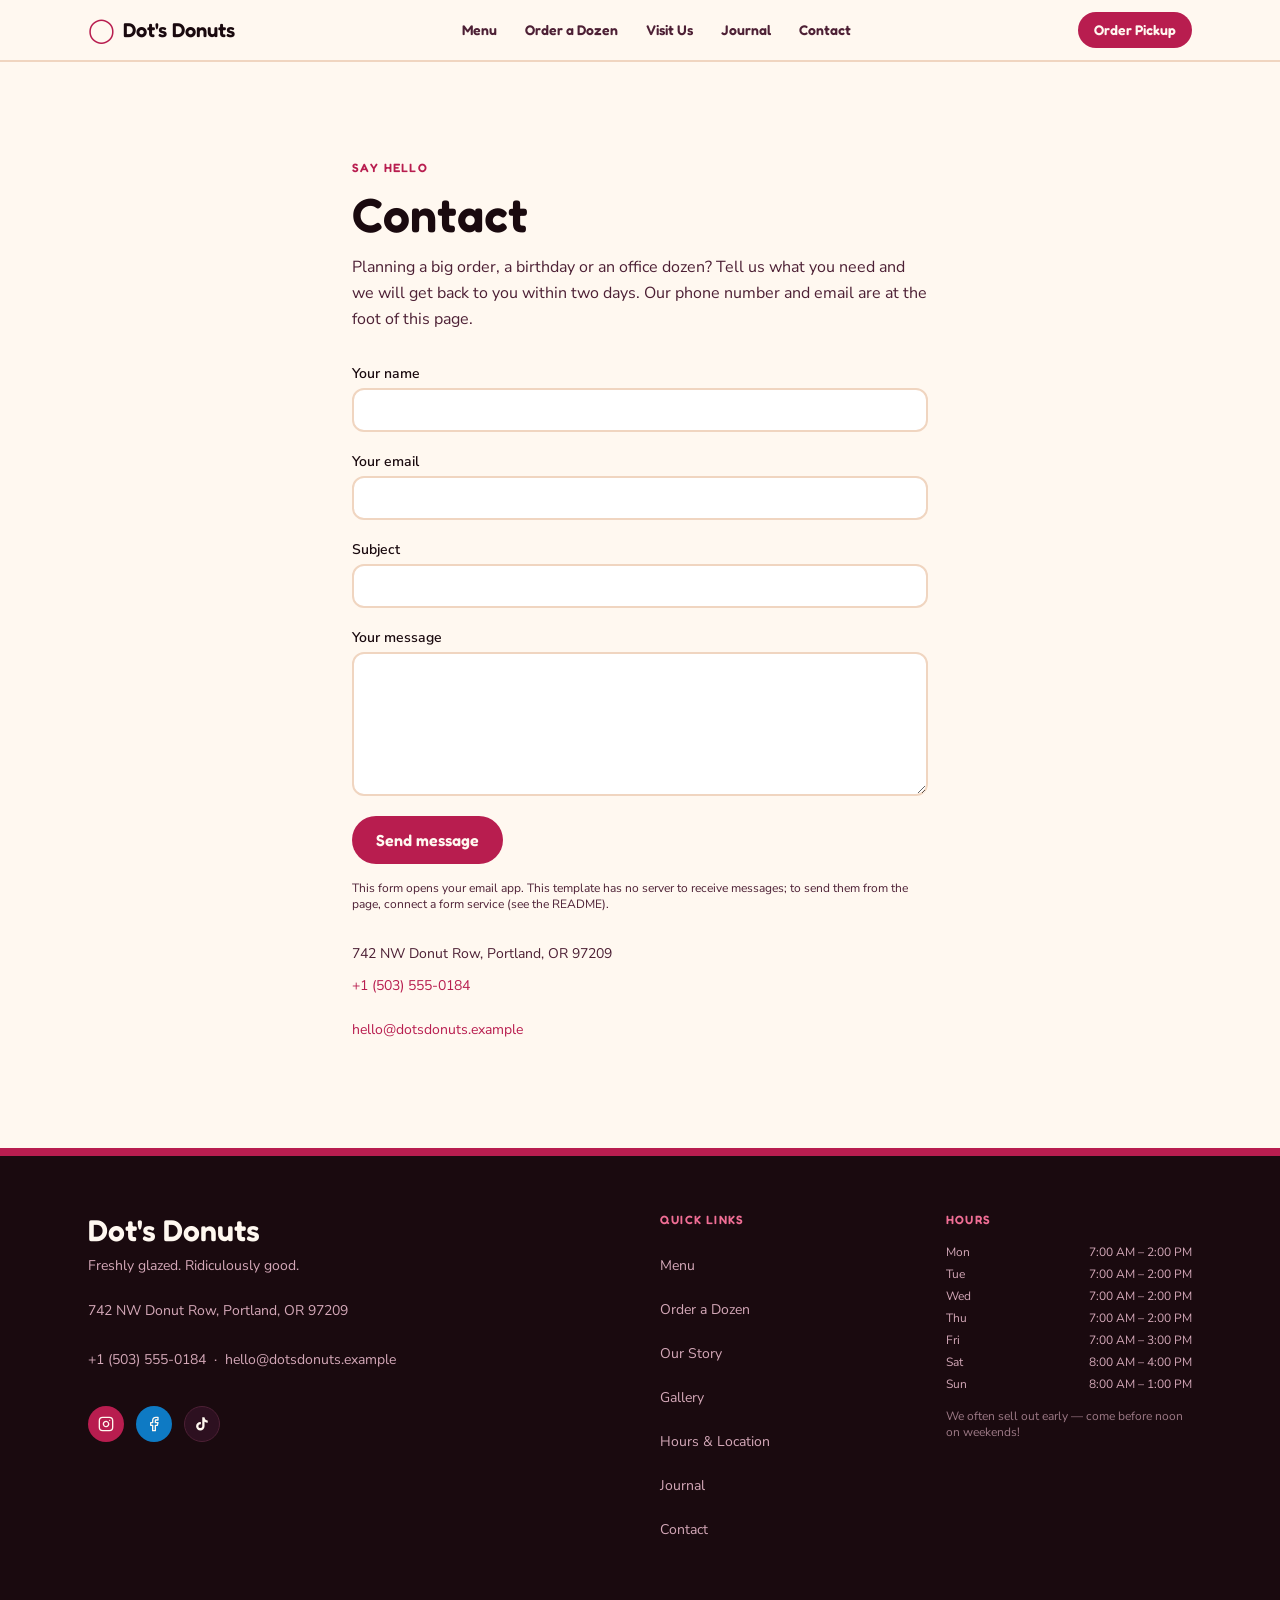
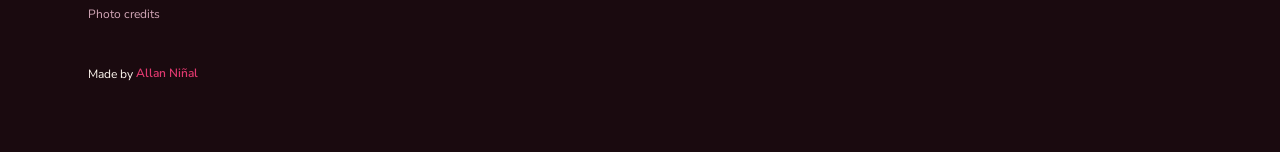
==== commit bd356815: "1.0.2: Demo email addresses now end in .example, so none can reach a real business. The dozen box bu" ====
--- a/contact/index.html
+++ b/contact/index.html
@@ -9,15 +9,15 @@
         address below. To send messages from the page itself, point `action` at a
         form service (Formspree, Formspark, Web3Forms, Netlify Forms...), remove
         enctype, and set method="post" as that service describes.
-      --> <form action="mailto:hello@dotsdonuts.com" method="post" enctype="text/plain" class="mt-8 grid gap-5" data-astro-cid-ahc3q4vw> <label class="grid gap-1 text-sm font-semibold" style="color: var(--color-text);" data-astro-cid-ahc3q4vw>Your name
+      --> <form action="mailto:hello@dotsdonuts.example" method="post" enctype="text/plain" class="mt-8 grid gap-5" data-astro-cid-ahc3q4vw> <label class="grid gap-1 text-sm font-semibold" style="color: var(--color-text);" data-astro-cid-ahc3q4vw>Your name
 <input type="text" name="name" required autocomplete="name" class="field" data-astro-cid-ahc3q4vw> </label> <label class="grid gap-1 text-sm font-semibold" style="color: var(--color-text);" data-astro-cid-ahc3q4vw>Your email
 <input type="email" name="email" required autocomplete="email" class="field" data-astro-cid-ahc3q4vw> </label> <label class="grid gap-1 text-sm font-semibold" style="color: var(--color-text);" data-astro-cid-ahc3q4vw>Subject
 <input type="text" name="subject" class="field" data-astro-cid-ahc3q4vw> </label> <label class="grid gap-1 text-sm font-semibold" style="color: var(--color-text);" data-astro-cid-ahc3q4vw>Your message
 <textarea name="message" rows="6" required class="field" data-astro-cid-ahc3q4vw></textarea> </label> <div data-astro-cid-ahc3q4vw><button type="submit" class="btn-primary" data-astro-cid-ahc3q4vw>Send message</button></div> </form> <p class="mt-4 text-xs" style="color: var(--color-text-muted);" data-astro-cid-ahc3q4vw>
 This form opens your email app. This template has no server to receive messages; to send them from the page, connect a form service (see the README).
-</p> <address class="not-italic mt-8 text-sm" style="color: var(--color-text-muted);" data-astro-cid-ahc3q4vw> 742 NW Donut Row, Portland, OR 97209<br data-astro-cid-ahc3q4vw> <a href="tel:+15035550184" style="color: var(--color-accent); display: inline-block; padding: 0.75rem 0;" data-astro-cid-ahc3q4vw>+1 (503) 555-0184</a><br data-astro-cid-ahc3q4vw> <a href="mailto:hello@dotsdonuts.com" style="color: var(--color-accent); display: inline-block; padding: 0.75rem 0;" data-astro-cid-ahc3q4vw>hello@dotsdonuts.com</a> </address> </div> </section>  </main> <footer style="background-color: var(--color-dark-bg); color: var(--color-dark-text);" data-astro-cid-gcn2mc3v> <!-- Sprinkle divider --> <div aria-hidden="true" class="w-full overflow-hidden" style="background-color: var(--color-accent); height: 8px;" data-astro-cid-gcn2mc3v></div> <div class="container-x py-14" data-astro-cid-gcn2mc3v> <div class="grid grid-cols-1 gap-10 md:grid-cols-3 lg:grid-cols-4" data-astro-cid-gcn2mc3v> <!-- Brand --> <div class="lg:col-span-2" data-astro-cid-gcn2mc3v> <p class="text-3xl font-semibold mb-2" style="font-family: 'Fredoka', sans-serif; color: var(--color-dark-text);" data-astro-cid-gcn2mc3v> Dot&#39;s Donuts </p> <p class="text-sm mb-6" style="color: var(--color-dark-muted);" data-astro-cid-gcn2mc3v>Freshly glazed. Ridiculously good.</p> <p class="text-sm leading-relaxed mb-4" style="color: var(--color-dark-muted);" data-astro-cid-gcn2mc3v> 742 NW Donut Row, Portland, OR 97209 </p> <p class="text-sm" style="color: var(--color-dark-muted);" data-astro-cid-gcn2mc3v> <a href="tel:+1(503)555-0184" class="hover:text-white transition-colors" style="display: inline-flex; align-items: center; min-height: 44px;" data-astro-cid-gcn2mc3v> +1 (503) 555-0184 </a>
+</p> <address class="not-italic mt-8 text-sm" style="color: var(--color-text-muted);" data-astro-cid-ahc3q4vw> 742 NW Donut Row, Portland, OR 97209<br data-astro-cid-ahc3q4vw> <a href="tel:+15035550184" style="color: var(--color-accent); display: inline-block; padding: 0.75rem 0;" data-astro-cid-ahc3q4vw>+1 (503) 555-0184</a><br data-astro-cid-ahc3q4vw> <a href="mailto:hello@dotsdonuts.example" style="color: var(--color-accent); display: inline-block; padding: 0.75rem 0;" data-astro-cid-ahc3q4vw>hello@dotsdonuts.example</a> </address> </div> </section>  </main> <footer style="background-color: var(--color-dark-bg); color: var(--color-dark-text);" data-astro-cid-gcn2mc3v> <!-- Sprinkle divider --> <div aria-hidden="true" class="w-full overflow-hidden" style="background-color: var(--color-accent); height: 8px;" data-astro-cid-gcn2mc3v></div> <div class="container-x py-14" data-astro-cid-gcn2mc3v> <div class="grid grid-cols-1 gap-10 md:grid-cols-3 lg:grid-cols-4" data-astro-cid-gcn2mc3v> <!-- Brand --> <div class="lg:col-span-2" data-astro-cid-gcn2mc3v> <p class="text-3xl font-semibold mb-2" style="font-family: 'Fredoka', sans-serif; color: var(--color-dark-text);" data-astro-cid-gcn2mc3v> Dot&#39;s Donuts </p> <p class="text-sm mb-6" style="color: var(--color-dark-muted);" data-astro-cid-gcn2mc3v>Freshly glazed. Ridiculously good.</p> <p class="text-sm leading-relaxed mb-4" style="color: var(--color-dark-muted);" data-astro-cid-gcn2mc3v> 742 NW Donut Row, Portland, OR 97209 </p> <p class="text-sm" style="color: var(--color-dark-muted);" data-astro-cid-gcn2mc3v> <a href="tel:+1(503)555-0184" class="hover:text-white transition-colors" style="display: inline-flex; align-items: center; min-height: 44px;" data-astro-cid-gcn2mc3v> +1 (503) 555-0184 </a>
 &nbsp;&middot;&nbsp;
-<a href="mailto:hello@dotsdonuts.com" class="hover:text-white transition-colors" style="display: inline-flex; align-items: center; min-height: 44px;" data-astro-cid-gcn2mc3v> hello@dotsdonuts.com </a> </p> <!-- Social --> <div class="flex gap-3 mt-6" data-astro-cid-gcn2mc3v> <a href="https://instagram.com/dotsdonuts" target="_blank" rel="noopener noreferrer" aria-label="Dot's Donuts on Instagram" class="flex items-center justify-center w-9 h-9 rounded-full transition-colors hover:opacity-80" style="background-color: var(--color-accent); color: #FFF8F0;" data-astro-cid-gcn2mc3v> <svg xmlns="http://www.w3.org/2000/svg" width="16" height="16" viewBox="0 0 24 24" fill="none" stroke="currentColor" stroke-width="2" stroke-linecap="round" stroke-linejoin="round" aria-hidden="true" data-astro-cid-gcn2mc3v> <rect x="2" y="2" width="20" height="20" rx="5" ry="5" data-astro-cid-gcn2mc3v></rect><path d="M16 11.37A4 4 0 1 1 12.63 8 4 4 0 0 1 16 11.37z" data-astro-cid-gcn2mc3v></path><line x1="17.5" y1="6.5" x2="17.51" y2="6.5" data-astro-cid-gcn2mc3v></line> </svg> </a> <a href="https://facebook.com/dotsdonuts" target="_blank" rel="noopener noreferrer" aria-label="Dot's Donuts on Facebook" class="flex items-center justify-center w-9 h-9 rounded-full transition-colors hover:opacity-80" style="background-color: var(--color-sky); color: #FFF8F0;" data-astro-cid-gcn2mc3v> <svg xmlns="http://www.w3.org/2000/svg" width="16" height="16" viewBox="0 0 24 24" fill="none" stroke="currentColor" stroke-width="2" stroke-linecap="round" stroke-linejoin="round" aria-hidden="true" data-astro-cid-gcn2mc3v> <path d="M18 2h-3a5 5 0 0 0-5 5v3H7v4h3v8h4v-8h3l1-4h-4V7a1 1 0 0 1 1-1h3z" data-astro-cid-gcn2mc3v></path> </svg> </a> <a href="https://tiktok.com/@dotsdonuts" target="_blank" rel="noopener noreferrer" aria-label="Dot's Donuts on TikTok" class="flex items-center justify-center w-9 h-9 rounded-full transition-colors hover:opacity-80" style="background-color: var(--color-dark-surface); color: var(--color-dark-text); border: 1px solid var(--color-dark-border);" data-astro-cid-gcn2mc3v> <svg xmlns="http://www.w3.org/2000/svg" width="16" height="16" viewBox="0 0 24 24" fill="currentColor" aria-hidden="true" data-astro-cid-gcn2mc3v> <path d="M19.59 6.69a4.83 4.83 0 0 1-3.77-4.25V2h-3.45v13.67a2.89 2.89 0 0 1-2.88 2.5 2.89 2.89 0 0 1-2.89-2.89 2.89 2.89 0 0 1 2.89-2.89c.28 0 .54.04.79.1V9.01a6.37 6.37 0 0 0-.79-.05 6.34 6.34 0 0 0-6.34 6.34 6.34 6.34 0 0 0 6.34 6.34 6.34 6.34 0 0 0 6.33-6.34V8.69a8.18 8.18 0 0 0 4.79 1.54V6.77a4.84 4.84 0 0 1-1.02-.08z" data-astro-cid-gcn2mc3v></path> </svg> </a> </div> </div> <!-- Quick links --> <div data-astro-cid-gcn2mc3v> <p class="text-xs font-semibold uppercase tracking-widest mb-4" style="color: #F06E95; font-family: 'Fredoka', sans-serif;" data-astro-cid-gcn2mc3v>
+<a href="mailto:hello@dotsdonuts.example" class="hover:text-white transition-colors" style="display: inline-flex; align-items: center; min-height: 44px;" data-astro-cid-gcn2mc3v> hello@dotsdonuts.example </a> </p> <!-- Social --> <div class="flex gap-3 mt-6" data-astro-cid-gcn2mc3v> <a href="https://instagram.example/dotsdonuts" target="_blank" rel="noopener noreferrer" aria-label="Dot's Donuts on Instagram" class="flex items-center justify-center w-9 h-9 rounded-full transition-colors hover:opacity-80" style="background-color: var(--color-accent); color: #FFF8F0;" data-astro-cid-gcn2mc3v> <svg xmlns="http://www.w3.org/2000/svg" width="16" height="16" viewBox="0 0 24 24" fill="none" stroke="currentColor" stroke-width="2" stroke-linecap="round" stroke-linejoin="round" aria-hidden="true" data-astro-cid-gcn2mc3v> <rect x="2" y="2" width="20" height="20" rx="5" ry="5" data-astro-cid-gcn2mc3v></rect><path d="M16 11.37A4 4 0 1 1 12.63 8 4 4 0 0 1 16 11.37z" data-astro-cid-gcn2mc3v></path><line x1="17.5" y1="6.5" x2="17.51" y2="6.5" data-astro-cid-gcn2mc3v></line> </svg> </a> <a href="https://facebook.example/dotsdonuts" target="_blank" rel="noopener noreferrer" aria-label="Dot's Donuts on Facebook" class="flex items-center justify-center w-9 h-9 rounded-full transition-colors hover:opacity-80" style="background-color: var(--color-sky); color: #FFF8F0;" data-astro-cid-gcn2mc3v> <svg xmlns="http://www.w3.org/2000/svg" width="16" height="16" viewBox="0 0 24 24" fill="none" stroke="currentColor" stroke-width="2" stroke-linecap="round" stroke-linejoin="round" aria-hidden="true" data-astro-cid-gcn2mc3v> <path d="M18 2h-3a5 5 0 0 0-5 5v3H7v4h3v8h4v-8h3l1-4h-4V7a1 1 0 0 1 1-1h3z" data-astro-cid-gcn2mc3v></path> </svg> </a> <a href="https://tiktok.example/@dotsdonuts" target="_blank" rel="noopener noreferrer" aria-label="Dot's Donuts on TikTok" class="flex items-center justify-center w-9 h-9 rounded-full transition-colors hover:opacity-80" style="background-color: var(--color-dark-surface); color: var(--color-dark-text); border: 1px solid var(--color-dark-border);" data-astro-cid-gcn2mc3v> <svg xmlns="http://www.w3.org/2000/svg" width="16" height="16" viewBox="0 0 24 24" fill="currentColor" aria-hidden="true" data-astro-cid-gcn2mc3v> <path d="M19.59 6.69a4.83 4.83 0 0 1-3.77-4.25V2h-3.45v13.67a2.89 2.89 0 0 1-2.88 2.5 2.89 2.89 0 0 1-2.89-2.89 2.89 2.89 0 0 1 2.89-2.89c.28 0 .54.04.79.1V9.01a6.37 6.37 0 0 0-.79-.05 6.34 6.34 0 0 0-6.34 6.34 6.34 6.34 0 0 0 6.34 6.34 6.34 6.34 0 0 0 6.33-6.34V8.69a8.18 8.18 0 0 0 4.79 1.54V6.77a4.84 4.84 0 0 1-1.02-.08z" data-astro-cid-gcn2mc3v></path> </svg> </a> </div> </div> <!-- Quick links --> <div data-astro-cid-gcn2mc3v> <p class="text-xs font-semibold uppercase tracking-widest mb-4" style="color: #F06E95; font-family: 'Fredoka', sans-serif;" data-astro-cid-gcn2mc3v>
 Quick Links
 </p> <nav aria-label="Footer navigation" data-astro-cid-gcn2mc3v> <ul data-astro-cid-gcn2mc3v> <li data-astro-cid-gcn2mc3v> <a href="../menu/index.html" class="text-sm transition-colors hover:text-white" style="color: var(--color-dark-muted); min-height: 44px; display: inline-flex; align-items: center;" data-astro-cid-gcn2mc3v> Menu </a> </li><li data-astro-cid-gcn2mc3v> <a href="../index.html#order" class="text-sm transition-colors hover:text-white" style="color: var(--color-dark-muted); min-height: 44px; display: inline-flex; align-items: center;" data-astro-cid-gcn2mc3v> Order a Dozen </a> </li><li data-astro-cid-gcn2mc3v> <a href="../index.html#story" class="text-sm transition-colors hover:text-white" style="color: var(--color-dark-muted); min-height: 44px; display: inline-flex; align-items: center;" data-astro-cid-gcn2mc3v> Our Story </a> </li><li data-astro-cid-gcn2mc3v> <a href="../index.html#gallery" class="text-sm transition-colors hover:text-white" style="color: var(--color-dark-muted); min-height: 44px; display: inline-flex; align-items: center;" data-astro-cid-gcn2mc3v> Gallery </a> </li><li data-astro-cid-gcn2mc3v> <a href="../index.html#hours" class="text-sm transition-colors hover:text-white" style="color: var(--color-dark-muted); min-height: 44px; display: inline-flex; align-items: center;" data-astro-cid-gcn2mc3v> Hours &amp; Location </a> </li><li data-astro-cid-gcn2mc3v> <a href="../journal/index.html" class="text-sm transition-colors hover:text-white" style="color: var(--color-dark-muted); min-height: 44px; display: inline-flex; align-items: center;" data-astro-cid-gcn2mc3v> Journal </a> </li><li data-astro-cid-gcn2mc3v> <a href="./index.html" class="text-sm transition-colors hover:text-white" style="color: var(--color-dark-muted); min-height: 44px; display: inline-flex; align-items: center;" data-astro-cid-gcn2mc3v> Contact </a> </li> </ul> </nav> </div> <!-- Hours (abbreviated) --> <div data-astro-cid-gcn2mc3v> <p class="text-xs font-semibold uppercase tracking-widest mb-4" style="color: #F06E95; font-family: 'Fredoka', sans-serif;" data-astro-cid-gcn2mc3v>
 Hours
@@ -27,4 +27,4 @@
          the photographer and a link). Delete this whole <details> block once you
          have replaced the photos with your own. --> <details class="mt-10 text-xs" style="color: var(--color-dark-muted);" data-photo-credits data-astro-cid-gcn2mc3v> <summary style="cursor: pointer; min-height: 44px; display: flex; align-items: center;" data-astro-cid-gcn2mc3v>Photo credits</summary> <p class="mt-2" data-astro-cid-gcn2mc3v>
 Demo photographs from <a href="https://unsplash.com/?utm_source=allanninal_dev&utm_medium=referral" style="color: var(--color-dark-text); text-decoration: underline;" data-astro-cid-gcn2mc3v>Unsplash</a>. Replace them, and these credits, with your own before launch.
-</p> <ul class="mt-2 space-y-1" data-astro-cid-gcn2mc3v> <li data-astro-cid-gcn2mc3v>Donut shop hero: Photo by <a href="https://unsplash.com/@sharonmccutcheon?utm_source=allanninal_dev&utm_medium=referral" style="color: var(--color-dark-text); text-decoration: underline;" data-astro-cid-gcn2mc3v>Alexander Grey</a> on <a href="https://unsplash.com/photos/s4RaGIo2eYI?utm_source=allanninal_dev&utm_medium=referral" style="color: var(--color-dark-text); text-decoration: underline;" data-astro-cid-gcn2mc3v>Unsplash</a></li><li data-astro-cid-gcn2mc3v>Strawberry Sprinkle batch: Photo by <a href="https://unsplash.com/@joshua_hoehne?utm_source=allanninal_dev&utm_medium=referral" style="color: var(--color-dark-text); text-decoration: underline;" data-astro-cid-gcn2mc3v>Joshua Hoehne</a> on <a href="https://unsplash.com/photos/mX1gzyP8N1k?utm_source=allanninal_dev&utm_medium=referral" style="color: var(--color-dark-text); text-decoration: underline;" data-astro-cid-gcn2mc3v>Unsplash</a></li><li data-astro-cid-gcn2mc3v>Maple Bacon Twist: Photo by <a href="https://unsplash.com/@jenandjoon?utm_source=allanninal_dev&utm_medium=referral" style="color: var(--color-dark-text); text-decoration: underline;" data-astro-cid-gcn2mc3v>Jennifer Burk</a> on <a href="https://unsplash.com/photos/qZDHDkn2koE?utm_source=allanninal_dev&utm_medium=referral" style="color: var(--color-dark-text); text-decoration: underline;" data-astro-cid-gcn2mc3v>Unsplash</a></li><li data-astro-cid-gcn2mc3v>Mixed Dozen: Photo by <a href="https://unsplash.com/@courtneymcook?utm_source=allanninal_dev&utm_medium=referral" style="color: var(--color-dark-text); text-decoration: underline;" data-astro-cid-gcn2mc3v>Courtney Cook</a> on <a href="https://unsplash.com/photos/CIKN2MfSp1Q?utm_source=allanninal_dev&utm_medium=referral" style="color: var(--color-dark-text); text-decoration: underline;" data-astro-cid-gcn2mc3v>Unsplash</a></li><li data-astro-cid-gcn2mc3v>Filling station: Photo by <a href="https://unsplash.com/@tommaomaoer?utm_source=allanninal_dev&utm_medium=referral" style="color: var(--color-dark-text); text-decoration: underline;" data-astro-cid-gcn2mc3v>tommao wang</a> on <a href="https://unsplash.com/photos/a6XeK8KVXto?utm_source=allanninal_dev&utm_medium=referral" style="color: var(--color-dark-text); text-decoration: underline;" data-astro-cid-gcn2mc3v>Unsplash</a></li><li data-astro-cid-gcn2mc3v>Matcha Coconut: Photo by <a href="https://unsplash.com/@yukprince?utm_source=allanninal_dev&utm_medium=referral" style="color: var(--color-dark-text); text-decoration: underline;" data-astro-cid-gcn2mc3v>yuk</a> on <a href="https://unsplash.com/photos/YkISwXx57X0?utm_source=allanninal_dev&utm_medium=referral" style="color: var(--color-dark-text); text-decoration: underline;" data-astro-cid-gcn2mc3v>Unsplash</a></li><li data-astro-cid-gcn2mc3v>742 NW Donut Row: Photo by <a href="https://unsplash.com/@htlin?utm_source=allanninal_dev&utm_medium=referral" style="color: var(--color-dark-text); text-decoration: underline;" data-astro-cid-gcn2mc3v>Harrison Lin</a> on <a href="https://unsplash.com/photos/YsSO56ZMkPk?utm_source=allanninal_dev&utm_medium=referral" style="color: var(--color-dark-text); text-decoration: underline;" data-astro-cid-gcn2mc3v>Unsplash</a></li> </ul> </details>  <p class="maker-credit" data-maker-credit="1" data-astro-cid-gcn2mc3v>Made by <a style="display: inline-flex; align-items: center; min-height: 44px;" href="https://www.linkedin.com/in/allanninal/" data-maker-credit="1" target="_blank" rel="noopener noreferrer" data-astro-cid-gcn2mc3v>Allan Ni&ntilde;al</a></p> </div> </footer>   </body></html> +</p> <ul class="mt-2 space-y-1" data-astro-cid-gcn2mc3v> <li data-astro-cid-gcn2mc3v>Donut shop hero: Photo by <a href="https://unsplash.com/@sharonmccutcheon?utm_source=allanninal_dev&utm_medium=referral" style="color: var(--color-dark-text); text-decoration: underline;" data-astro-cid-gcn2mc3v>Alexander Grey</a> on <a href="https://unsplash.com/photos/s4RaGIo2eYI?utm_source=allanninal_dev&utm_medium=referral" style="color: var(--color-dark-text); text-decoration: underline;" data-astro-cid-gcn2mc3v>Unsplash</a></li><li data-astro-cid-gcn2mc3v>Strawberry Sprinkle batch: Photo by <a href="https://unsplash.com/@joshua_hoehne?utm_source=allanninal_dev&utm_medium=referral" style="color: var(--color-dark-text); text-decoration: underline;" data-astro-cid-gcn2mc3v>Joshua Hoehne</a> on <a href="https://unsplash.com/photos/mX1gzyP8N1k?utm_source=allanninal_dev&utm_medium=referral" style="color: var(--color-dark-text); text-decoration: underline;" data-astro-cid-gcn2mc3v>Unsplash</a></li><li data-astro-cid-gcn2mc3v>Maple Bacon Twist: Photo by <a href="https://unsplash.com/@jenandjoon?utm_source=allanninal_dev&utm_medium=referral" style="color: var(--color-dark-text); text-decoration: underline;" data-astro-cid-gcn2mc3v>Jennifer Burk</a> on <a href="https://unsplash.com/photos/qZDHDkn2koE?utm_source=allanninal_dev&utm_medium=referral" style="color: var(--color-dark-text); text-decoration: underline;" data-astro-cid-gcn2mc3v>Unsplash</a></li><li data-astro-cid-gcn2mc3v>Mixed Dozen: Photo by <a href="https://unsplash.com/@courtneymcook?utm_source=allanninal_dev&utm_medium=referral" style="color: var(--color-dark-text); text-decoration: underline;" data-astro-cid-gcn2mc3v>Courtney Cook</a> on <a href="https://unsplash.com/photos/CIKN2MfSp1Q?utm_source=allanninal_dev&utm_medium=referral" style="color: var(--color-dark-text); text-decoration: underline;" data-astro-cid-gcn2mc3v>Unsplash</a></li><li data-astro-cid-gcn2mc3v>Filling station: Photo by <a href="https://unsplash.com/@tommaomaoer?utm_source=allanninal_dev&utm_medium=referral" style="color: var(--color-dark-text); text-decoration: underline;" data-astro-cid-gcn2mc3v>tommao wang</a> on <a href="https://unsplash.com/photos/a6XeK8KVXto?utm_source=allanninal_dev&utm_medium=referral" style="color: var(--color-dark-text); text-decoration: underline;" data-astro-cid-gcn2mc3v>Unsplash</a></li><li data-astro-cid-gcn2mc3v>Matcha Coconut: Photo by <a href="https://unsplash.com/@yukprince?utm_source=allanninal_dev&utm_medium=referral" style="color: var(--color-dark-text); text-decoration: underline;" data-astro-cid-gcn2mc3v>yuk</a> on <a href="https://unsplash.com/photos/YkISwXx57X0?utm_source=allanninal_dev&utm_medium=referral" style="color: var(--color-dark-text); text-decoration: underline;" data-astro-cid-gcn2mc3v>Unsplash</a></li><li data-astro-cid-gcn2mc3v>Donuts and a cup of tea: Photo by <a href="https://unsplash.com/@svetlanadesi?utm_source=allanninal_dev&utm_medium=referral" style="color: var(--color-dark-text); text-decoration: underline;" data-astro-cid-gcn2mc3v>Svetlana Sidorenko</a> on <a href="https://unsplash.com/photos/person-holding-black-donuts-sd4E0SLVgmw?utm_source=allanninal_dev&utm_medium=referral" style="color: var(--color-dark-text); text-decoration: underline;" data-astro-cid-gcn2mc3v>Unsplash</a></li> </ul> </details>  <p class="maker-credit" data-maker-credit="1" data-astro-cid-gcn2mc3v>Made by <a style="display: inline-flex; align-items: center; min-height: 44px;" href="https://www.linkedin.com/in/allanninal/" data-maker-credit="1" target="_blank" rel="noopener noreferrer" data-astro-cid-gcn2mc3v>Allan Ni&ntilde;al</a></p> </div> </footer>   </body></html> 
